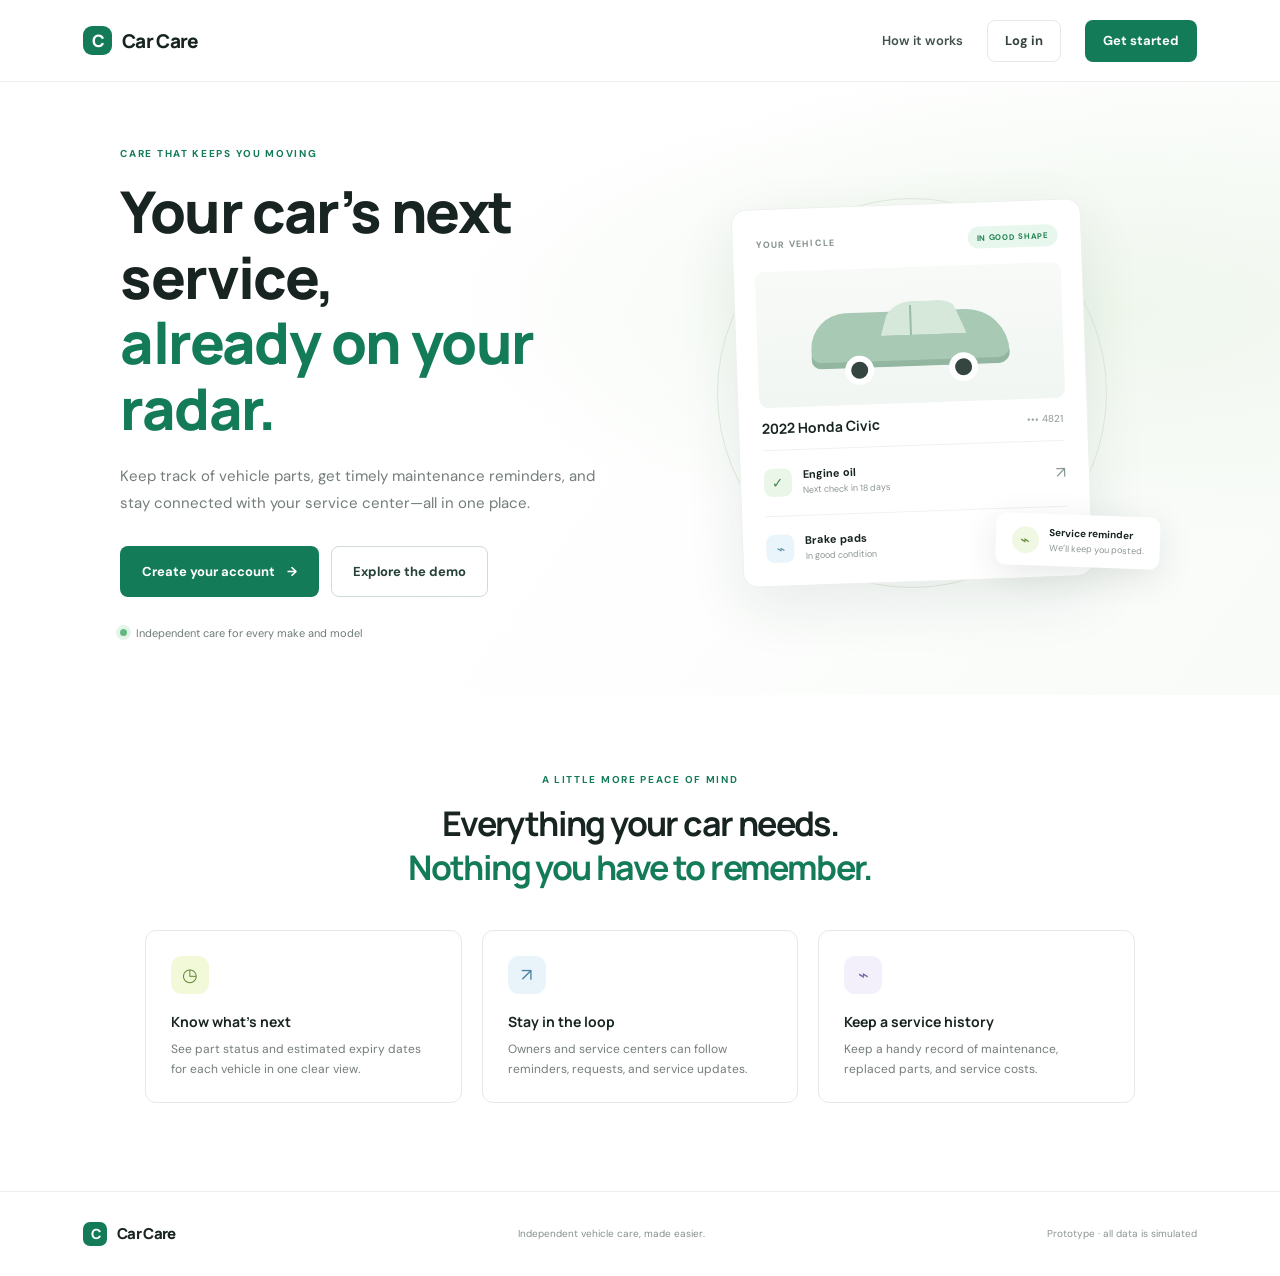
==== index.html @ 1d0cb113 "first commit" ====
<!doctype html>
<html lang="en">
<head>
  <meta charset="utf-8">
  <meta name="viewport" content="width=device-width, initial-scale=1">
  <meta name="description" content="Car Care helps owners and service centers keep vehicle maintenance on track.">
  <title>Car Care | Maintenance, made simpler</title>
  <link rel="stylesheet" href="css/styles.css">
</head>
<body>
  <header class="site-header">
    <a class="brand" href="index.html"><span class="brand-mark">C</span> Car Care</a>
    <nav class="header-actions" aria-label="Main navigation">
      <a class="text-link" href="#how-it-works">How it works</a>
      <a class="button button-quiet" href="login.html">Log in</a>
      <a class="button button-primary" href="register.html">Get started</a>
    </nav>
  </header>

  <main>
    <section class="hero">
      <div class="hero-copy">
        <p class="eyebrow">CARE THAT KEEPS YOU MOVING</p>
        <h1>Your car’s next service,<br><span>already on your radar.</span></h1>
        <p class="hero-description">Keep track of vehicle parts, get timely maintenance reminders, and stay connected with your service center—all in one place.</p>
        <div class="hero-actions">
          <a class="button button-primary button-large" href="register.html">Create your account <span aria-hidden="true">→</span></a>
          <a class="button button-outline button-large" href="login.html">Explore the demo</a>
        </div>
        <div class="hero-proof"><span class="status-dot"></span> Independent care for every make and model</div>
      </div>
      <div class="hero-visual" aria-label="Illustration of vehicle maintenance status">
        <div class="visual-orbit orbit-one"></div>
        <div class="visual-orbit orbit-two"></div>
        <div class="vehicle-card">
          <div class="vehicle-card-top"><span class="small-label">YOUR VEHICLE</span><span class="pill pill-green">IN GOOD SHAPE</span></div>
          <div class="car-illustration" aria-hidden="true"><span class="car-window"></span><span class="car-wheel wheel-left"></span><span class="car-wheel wheel-right"></span></div>
          <div class="vehicle-name">2022 Honda Civic <span>••• 4821</span></div>
          <div class="service-row"><span class="service-icon">✓</span><span><strong>Engine oil</strong><small>Next check in 18 days</small></span><span class="service-arrow">↗</span></div>
          <div class="service-row"><span class="service-icon service-icon-blue">⌁</span><span><strong>Brake pads</strong><small>In good condition</small></span><span class="service-arrow">↗</span></div>
        </div>
        <div class="floating-note"><span class="note-icon">⌁</span><span><strong>Service reminder</strong><small>We’ll keep you posted.</small></span></div>
      </div>
    </section>

    <section id="how-it-works" class="benefits section-wrap">
      <div class="section-heading"><p class="eyebrow">A LITTLE MORE PEACE OF MIND</p><h2>Everything your car needs.<br><span>Nothing you have to remember.</span></h2></div>
      <div class="benefit-grid">
        <article class="benefit-card"><div class="benefit-icon icon-lime">◷</div><h3>Know what’s next</h3><p>See part status and estimated expiry dates for each vehicle in one clear view.</p></article>
        <article class="benefit-card"><div class="benefit-icon icon-blue">↗</div><h3>Stay in the loop</h3><p>Owners and service centers can follow reminders, requests, and service updates.</p></article>
        <article class="benefit-card"><div class="benefit-icon icon-lilac">⌁</div><h3>Keep a service history</h3><p>Keep a handy record of maintenance, replaced parts, and service costs.</p></article>
      </div>
    </section>
  </main>
  <footer class="site-footer"><a class="brand" href="index.html"><span class="brand-mark">C</span> Car Care</a><span>Independent vehicle care, made easier.</span><span class="simulated-note">Prototype · all data is simulated</span></footer>
  <script src="js/data.js"></script>
  <script src="js/auth.js"></script>
  <script src="js/ui.js"></script>
</body>
</html>
---- css/styles.css ----
@import url('https://fonts.googleapis.com/css2?family=DM+Sans:wght@400;500;600;700&family=Manrope:wght@400;500;600;700;800&display=swap');

:root{--ink:#182421;--muted:#737d79;--line:#e5eae7;--paper:#fff;--wash:#f5f8f6;--green:#147b59;--green-dark:#11684c;--lime:#d5f66d;--blue:#dceefa;--shadow:0 20px 60px rgba(27,50,40,.09);font-family:'DM Sans',Arial,sans-serif;color:var(--ink);background:var(--paper);font-synthesis:none;text-rendering:optimizeLegibility}
*{box-sizing:border-box}
body{margin:0;min-width:320px}
a{color:inherit;text-decoration:none}
button,input,select{font:inherit}
button,a,select{ -webkit-tap-highlight-color:transparent}
.site-header,.portal-header{height:82px;display:flex;align-items:center;justify-content:space-between;padding:0 max(6.5vw,28px);border-bottom:1px solid #edf0ee;background:rgba(255,255,255,.94)}
.brand{display:inline-flex;align-items:center;gap:10px;font:800 19px Manrope,sans-serif;letter-spacing:-.7px}
.brand-mark{height:29px;width:29px;display:inline-grid;place-items:center;border-radius:9px;background:var(--green);color:white;font:800 17px Manrope,sans-serif}
.header-actions,.portal-header-right{display:flex;align-items:center;gap:24px}
.text-link{font-size:13px;font-weight:600;color:#40524b}.text-link:hover,.auth-foot a:hover{color:var(--green);text-decoration:underline}
.button{border:1px solid transparent;border-radius:8px;min-height:42px;padding:0 17px;display:inline-flex;align-items:center;justify-content:center;gap:12px;font-size:13px;font-weight:700;cursor:pointer;transition:background .18s,border-color .18s,transform .18s}
.button:hover{transform:translateY(-1px)}
.button-primary{background:var(--green);color:white}.button-primary:hover{background:var(--green-dark)}
.button-quiet{background:white;border-color:var(--line);color:#34433d}.button-outline{background:transparent;border-color:#cfdbd4;color:#264138}.button-outline:hover,.button-quiet:hover{background:var(--wash)}
.button-large{min-height:51px;padding:0 21px;font-size:13px}.button-full{width:100%;margin-top:17px}
.hero{min-height:585px;padding:65px max(9.4vw,40px) 55px;display:grid;grid-template-columns:1fr 1fr;align-items:center;gap:48px;background:radial-gradient(ellipse at 85% 37%,#eff7ed 0,rgba(241,247,241,0) 43%),linear-gradient(125deg,#fff 45%,#f8fbf8)}
.hero-copy{max-width:570px}.eyebrow{font-size:10px;line-height:1.4;letter-spacing:1.7px;color:var(--green);font-weight:700;margin:0 0 18px}
h1,h2,h3,p{margin-top:0}
h1,h2{font-family:Manrope,Arial,sans-serif;letter-spacing:-1.6px}
.hero h1{font-size:clamp(39px,4.5vw,61px);line-height:1.14;margin:0 0 21px;font-weight:800}.hero h1 span,.auth-aside h1 span,.section-heading h2 span{color:var(--green)}
.hero-description{font-size:15px;line-height:1.8;color:var(--muted);max-width:480px;margin-bottom:29px}
.hero-actions{display:flex;align-items:center;gap:12px;flex-wrap:wrap}.hero-proof,.aside-caption{display:flex;align-items:center;gap:9px;margin-top:29px;color:#6e7d75;font-size:11px}
.status-dot{width:7px;height:7px;display:inline-block;background:#62b980;border-radius:50%;box-shadow:0 0 0 4px #e5f4e9}
.hero-visual{height:425px;display:grid;place-items:center;position:relative}.visual-orbit{position:absolute;border:1px solid #e1ebdf;border-radius:50%;width:390px;height:390px}.orbit-two{width:310px;height:310px;border-style:dashed;border-color:#e4eee1}
.vehicle-card{position:relative;z-index:1;width:min(350px,88%);padding:24px 23px 16px;background:white;border:1px solid #edf1ed;border-radius:15px;box-shadow:var(--shadow);transform:rotate(-2deg)}
.vehicle-card-top{display:flex;justify-content:space-between;align-items:center}.small-label,.summary-label{font-size:9px;letter-spacing:1.2px;color:#849089;font-weight:700}
.pill{display:inline-flex;align-items:center;border-radius:30px;padding:6px 9px;font-size:8px;letter-spacing:.7px;font-weight:700;white-space:nowrap}
.pill-green{background:#e8f7ed;color:#238154}.pill-neutral{background:#f1f4f2;color:#68756e}.pill-lilac{background:#f0edff;color:#6c59a6}
.car-illustration{height:136px;position:relative;margin:16px -2px 11px;background:linear-gradient(180deg,#f8faf8,#f1f6f2);border-radius:9px;overflow:hidden}
.car-illustration:before{content:"";position:absolute;width:198px;height:55px;background:#a8c9b4;left:50%;top:44px;transform:translateX(-50%);border-radius:49px 61px 16px 13px;box-shadow:inset 0 -6px #92b6a0}
.car-illustration:after{content:"";position:absolute;width:86px;height:34px;background:#d5e8da;left:50%;top:34px;transform:translateX(-34%);border-radius:36px 32px 2px 2px;clip-path:polygon(12% 0,83% 0,100% 100%,0 100%)}
.car-window{position:absolute;z-index:2;width:2px;height:30px;background:#9bbca4;left:50%;top:38px}.car-wheel{position:absolute;z-index:3;width:29px;height:29px;border-radius:50%;background:#35453f;border:6px solid #fff;top:87px}.wheel-left{left:calc(50% - 66px)}.wheel-right{left:calc(50% + 38px)}
.vehicle-name{font:700 14px Manrope,sans-serif}.vehicle-name span{float:right;color:#9ba59f;font:500 10px 'DM Sans',sans-serif;padding-top:3px}
.service-row{height:54px;display:flex;align-items:center;gap:11px;border-top:1px solid #eff2f0;margin-top:12px;padding-top:10px}.service-icon{width:28px;height:28px;border-radius:8px;background:#e9f6e8;color:#498653;display:grid;place-items:center;font-size:14px}.service-icon-blue{background:#eaf4fb;color:#5888a7}
.service-row strong,.service-row small,.floating-note strong,.floating-note small{display:block}.service-row strong{font-size:11px}.service-row small,.floating-note small{font-size:9px;color:#8c9690;margin-top:3px}.service-arrow{margin-left:auto;color:#87968c}
.floating-note{display:flex;gap:10px;align-items:center;position:absolute;right:0;bottom:39px;z-index:2;background:white;border-radius:10px;padding:12px 16px;box-shadow:0 9px 35px rgba(27,50,40,.11);transform:rotate(2deg)}.floating-note strong{font-size:10px}.note-icon{width:27px;height:27px;border-radius:50%;display:grid;place-items:center;background:#f0f8e4;color:#638b3b}
.section-wrap{max-width:1050px;margin:auto;padding:78px 30px 88px}.section-heading{text-align:center}.section-heading .eyebrow{margin-bottom:14px}.section-heading h2{font-size:34px;line-height:1.3;margin-bottom:41px}.benefit-grid{display:grid;grid-template-columns:repeat(3,1fr);gap:20px}.benefit-card{border:1px solid var(--line);border-radius:11px;padding:25px 25px 22px;background:#fff}.benefit-icon{height:38px;width:38px;display:grid;place-items:center;border-radius:11px;font-size:18px;margin-bottom:18px}.icon-lime{background:#f1f9d9;color:#668532}.icon-blue{background:#e9f4fa;color:#4d83a2}.icon-lilac{background:#f3effb;color:#7c69a6}.benefit-card h3{font:700 14px Manrope,sans-serif;margin-bottom:8px}.benefit-card p{font-size:12px;line-height:1.7;color:var(--muted);margin-bottom:0}
.site-footer{min-height:85px;padding:20px max(6.5vw,28px);border-top:1px solid #edf0ee;display:flex;align-items:center;justify-content:space-between;color:#849089;font-size:10px}.site-footer .brand{color:var(--ink);font-size:15px}.site-footer .brand-mark{height:24px;width:24px;font-size:14px;border-radius:7px}.simulated-note{color:#8b958f}
.auth-page{background:#f7faf7;min-height:100vh}.auth-page .site-header{background:white}.auth-layout{max-width:1010px;margin:52px auto 70px;padding:0 30px;display:grid;grid-template-columns:1fr 450px;gap:76px;align-items:center}
.auth-aside{padding:15px 0}.auth-aside h1{font-size:46px;line-height:1.2;margin-bottom:19px}.auth-aside>p:not(.eyebrow){max-width:390px;font-size:14px;line-height:1.8;color:var(--muted)}.aside-caption{margin-top:35px}
.auth-card{background:white;padding:35px 38px;border:1px solid #e9eeea;border-radius:13px;box-shadow:0 14px 45px rgba(29,57,42,.07)}.auth-card-heading .eyebrow{margin-bottom:9px}.auth-card h2{font-size:27px;margin:0 0 6px}.auth-card-heading>p:last-child{font-size:12px;color:var(--muted);margin-bottom:25px}
form label{display:block;font-size:11px;font-weight:700;margin:15px 0 7px}input,select{height:43px;width:100%;border:1px solid #dfe6e1;border-radius:7px;padding:0 12px;background:white;color:var(--ink);font-size:12px;outline:none}input:focus,select:focus{border-color:#64a587;box-shadow:0 0 0 3px #eaf5ef}input::placeholder{color:#aab3ad}.field-hint{font-size:10px;color:#89938d;font-weight:400;margin-left:5px}
.auth-foot{border-top:1px solid #edf0ee;margin-top:22px;padding-top:17px;text-align:center;font-size:11px;color:#758079}.auth-foot a{font-weight:700;color:var(--green);margin-left:3px}.demo-details{margin-top:19px;color:#7e8982;font-size:10px}.demo-details summary{cursor:pointer;text-align:center}.demo-details p{line-height:1.8;text-align:center;margin:10px 0 0}.privacy-note{font-size:9px;line-height:1.5;color:#929c96;text-align:center;margin:15px 0 0}.form-message{font-size:11px;color:#b63f38;min-height:12px;margin-top:10px}.form-message.success{color:var(--green)}
.hidden{display:none!important}
.portal-page{background:#f7f9f7;min-height:100vh}.portal-header{height:70px;padding:0 34px;background:white;position:sticky;top:0;z-index:10}.portal-header-right{gap:14px}.portal-header .button{min-height:36px}.user-greeting{font-size:11px;color:#67736c}
.portal-layout{display:flex;min-height:calc(100vh - 70px)}.sidebar{width:220px;flex:0 0 220px;padding:29px 17px 18px;background:white;border-right:1px solid #e9eeea;display:flex;flex-direction:column}.side-label{font-size:9px;letter-spacing:1.3px;color:#9aa49e;font-weight:700;padding:0 12px;margin-bottom:18px}.side-link{display:flex;align-items:center;gap:12px;padding:11px 12px;border-radius:7px;color:#718078;font-size:13px;margin:2px 0}.side-link span{font-size:11px;font-weight:600}.side-link:hover,.side-link.active{background:#edf6f0;color:var(--green)}.sidebar-bottom{margin-top:auto;border-top:1px solid #edf0ee;padding:16px 10px 0;display:flex;align-items:center;gap:9px;font-size:10px;color:#89948d}
.portal-main{max-width:1260px;width:100%;padding:40px 5.2vw 60px;margin:0 auto}.page-heading{display:flex;justify-content:space-between;align-items:center;margin-bottom:27px}.page-heading .eyebrow{margin-bottom:8px}.page-heading h1{font-size:30px;margin:0 0 5px}.heading-period{color:var(--green)}.page-heading p:not(.eyebrow){font-size:12px;color:#7f8983;margin-bottom:0}
.summary-grid{display:grid;grid-template-columns:repeat(3,1fr);gap:14px;margin-bottom:18px}.summary-card,.panel{background:white;border:1px solid #e7ece8;border-radius:9px}.summary-card{padding:17px 18px;min-height:104px}.summary-card .summary-label{display:block;margin-bottom:11px}.summary-card strong{font:700 20px Manrope,sans-serif;display:block;white-space:nowrap;overflow:hidden;text-overflow:ellipsis}.summary-card small{display:block;color:#87918b;font-size:10px;margin-top:5px}
.panel{margin-top:16px;overflow:hidden}.panel-heading{padding:18px 20px;display:flex;align-items:center;justify-content:space-between;gap:12px;border-bottom:1px solid #edf0ee}.panel-heading h2{font-size:15px;letter-spacing:-.3px;margin:0 0 4px}.panel-heading p{font-size:10px;color:#89938d;margin:0}.panel-heading .text-link{font-size:10px}
.table-wrap{overflow-x:auto}table{border-collapse:collapse;width:100%;text-align:left}th{background:#fbfcfb;color:#929c96;font-size:9px;letter-spacing:.65px;font-weight:700;padding:11px 20px}td{padding:13px 20px;border-top:1px solid #f0f2f0;font-size:11px;color:#45534c}td strong{font-weight:700;color:#293832}.table-status{display:inline-block;padding:5px 8px;border-radius:30px;background:#eff7e9;color:#628343;font-size:9px;font-weight:700}.table-status.due{background:#fff2e5;color:#b37b35}.table-status.expired{background:#fff0ef;color:#b75b51}
.history-list{padding:0 20px}.history-item{display:flex;align-items:center;gap:13px;padding:14px 0;border-bottom:1px solid #f0f2f0}.history-item:last-child{border-bottom:0}.history-icon{height:32px;width:32px;border-radius:8px;background:#edf6f0;display:grid;place-items:center;color:var(--green)}.history-copy{flex:1}.history-copy strong,.history-copy small{display:block}.history-copy strong{font-size:11px}.history-copy small{font-size:10px;color:#8b958f;margin-top:4px}.history-cost{font-size:11px;font-weight:700}
.inventory-grid{padding:16px 20px;display:grid;grid-template-columns:repeat(3,1fr);gap:12px}.inventory-item{border:1px solid #edf0ee;border-radius:7px;padding:13px}.inventory-item strong{display:block;font-size:11px}.inventory-item small{display:block;color:#859089;font-size:10px;margin-top:5px}.model-chips{padding:18px 20px;display:flex;gap:8px;flex-wrap:wrap}.model-chip{background:#f4f7f4;border:1px solid #e7ece8;color:#536158;border-radius:30px;padding:8px 11px;font-size:10px}
.empty-state{padding:27px 20px;color:#87918b;font-size:11px}.prototype-note{margin-top:18px;padding:12px 14px;border-radius:7px;background:#f0f5f1;color:#728078;font-size:10px;line-height:1.6}
.placeholder-page{max-width:760px;margin:100px auto;padding:20px 30px}.placeholder-page h1{font-size:36px}.placeholder-page p:not(.eyebrow){max-width:580px;color:var(--muted);font-size:14px;line-height:1.7;margin-bottom:24px}
.toast-region{position:fixed;right:22px;bottom:22px;z-index:100;display:flex;flex-direction:column;gap:8px}.toast{background:#23352d;color:white;padding:12px 16px;border-radius:8px;box-shadow:0 8px 28px #18242133;font-size:12px;max-width:320px;animation:toast-in .2s ease-out}.toast.error{background:#9c3e38}.toast.success{background:var(--green)}@keyframes toast-in{from{opacity:0;transform:translateY(8px)}to{opacity:1;transform:translateY(0)}}
@media(max-width:800px){.hero{grid-template-columns:1fr;padding-top:55px;gap:15px}.hero-copy{margin:auto}.hero-visual{height:390px}.floating-note{right:5%}.auth-layout{grid-template-columns:1fr;max-width:560px;gap:23px;margin-top:35px}.auth-aside{text-align:center}.auth-aside>p:not(.eyebrow){margin-left:auto;margin-right:auto}.aside-caption{justify-content:center;margin-top:18px}.sidebar{width:66px;flex-basis:66px;padding:22px 8px}.side-label{font-size:0;padding:0}.side-link{justify-content:center;padding:12px 8px}.side-link span,.sidebar-bottom>span:last-child{display:none}.sidebar-bottom{justify-content:center;padding-left:0;padding-right:0}.portal-main{padding:30px 22px 45px}.portal-header{padding:0 18px}}
@media(max-width:560px){.site-header{height:68px;padding:0 19px}.header-actions{gap:9px}.header-actions .text-link{display:none}.header-actions .button{padding:0 11px;min-height:37px;font-size:11px}.hero{padding:45px 22px 30px}.hero h1{font-size:40px}.hero-description{font-size:13px}.hero-visual{height:345px}.visual-orbit{width:315px;height:315px}.orbit-two{width:255px;height:255px}.vehicle-card{width:310px;padding:19px}.floating-note{right:-3px;bottom:10px}.section-wrap{padding:58px 20px}.section-heading h2{font-size:27px}.benefit-grid{grid-template-columns:1fr}.benefit-card{padding:19px}.site-footer{flex-wrap:wrap;gap:11px}.site-footer>span:nth-child(2){display:none}.auth-layout{padding:0 17px}.auth-aside h1{font-size:36px}.auth-aside>p:not(.eyebrow){font-size:12px}.auth-card{padding:27px 23px}.portal-header{height:62px}.portal-header .brand{font-size:16px}.portal-header-right{gap:7px}.user-greeting{display:none}.portal-header-right>.pill{font-size:7px}.portal-header-right .button{padding:0 10px;font-size:10px}.portal-layout{min-height:calc(100vh - 62px)}.sidebar{width:48px;flex-basis:48px;padding:20px 5px}.side-link{font-size:12px}.portal-main{padding:24px 13px 38px}.page-heading{align-items:flex-start;gap:10px}.page-heading h1{font-size:24px}.page-heading>button{font-size:10px;padding:0 9px;min-height:36px;white-space:nowrap}.page-heading p:not(.eyebrow){font-size:10px}.summary-grid{gap:7px}.summary-card{padding:12px 9px;min-height:90px}.summary-card .summary-label{font-size:7px;letter-spacing:.6px}.summary-card strong{font-size:14px}.summary-card small{font-size:8px}.panel-heading{padding:14px}.panel-heading h2{font-size:13px}.panel-heading p{font-size:9px}.panel-heading>.pill{font-size:7px;padding:5px 6px}th,td{padding:11px 12px;white-space:nowrap}.inventory-grid{grid-template-columns:1fr;padding:12px}.placeholder-page{margin:70px auto}}
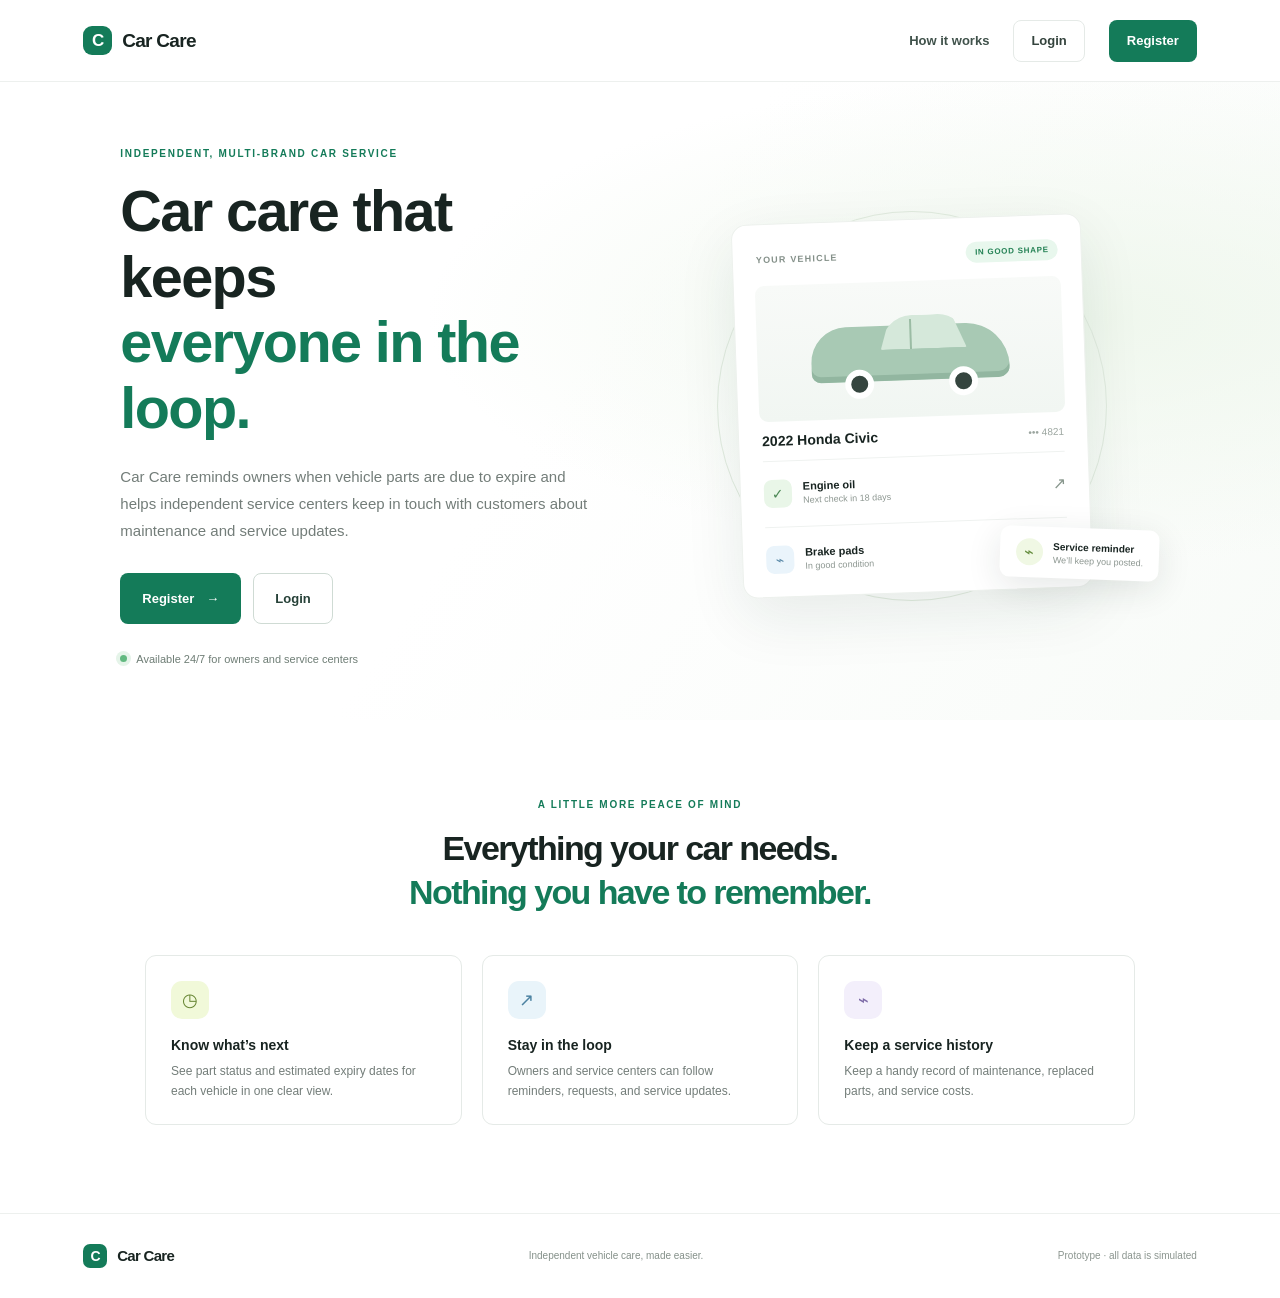
==== commit dcf3d2f3: "Prompt 3: index.html landing page" ====
--- a/index.html
+++ b/index.html
@@ -3,7 +3,7 @@
 <head>
   <meta charset="utf-8">
   <meta name="viewport" content="width=device-width, initial-scale=1">
-  <meta name="description" content="Car Care helps owners and service centers keep vehicle maintenance on track.">
+  <meta name="description" content="Car Care is an independent, multi-brand car service app that reminds owners when parts are due and helps service centers stay connected. Available 24/7.">
   <title>Car Care | Maintenance, made simpler</title>
   <link rel="stylesheet" href="css/styles.css">
 </head>
@@ -12,22 +12,22 @@
     <a class="brand" href="index.html"><span class="brand-mark">C</span> Car Care</a>
     <nav class="header-actions" aria-label="Main navigation">
       <a class="text-link" href="#how-it-works">How it works</a>
-      <a class="button button-quiet" href="login.html">Log in</a>
-      <a class="button button-primary" href="register.html">Get started</a>
+      <a class="button button-quiet" href="login.html">Login</a>
+      <a class="button button-primary" href="register.html">Register</a>
     </nav>
   </header>
 
   <main>
     <section class="hero">
       <div class="hero-copy">
-        <p class="eyebrow">CARE THAT KEEPS YOU MOVING</p>
-        <h1>Your car’s next service,<br><span>already on your radar.</span></h1>
-        <p class="hero-description">Keep track of vehicle parts, get timely maintenance reminders, and stay connected with your service center—all in one place.</p>
+        <p class="eyebrow">INDEPENDENT, MULTI-BRAND CAR SERVICE</p>
+        <h1>Car care that keeps<br><span>everyone in the loop.</span></h1>
+        <p class="hero-description">Car Care reminds owners when vehicle parts are due to expire and helps independent service centers keep in touch with customers about maintenance and service updates.</p>
         <div class="hero-actions">
-          <a class="button button-primary button-large" href="register.html">Create your account <span aria-hidden="true">→</span></a>
-          <a class="button button-outline button-large" href="login.html">Explore the demo</a>
+          <a class="button button-primary button-large" href="register.html">Register <span aria-hidden="true">→</span></a>
+          <a class="button button-outline button-large" href="login.html">Login</a>
         </div>
-        <div class="hero-proof"><span class="status-dot"></span> Independent care for every make and model</div>
+        <div class="hero-proof"><span class="status-dot"></span> Available 24/7 for owners and service centers</div>
       </div>
       <div class="hero-visual" aria-label="Illustration of vehicle maintenance status">
         <div class="visual-orbit orbit-one"></div>
--- a/css/styles.css
+++ b/css/styles.css
@@ -1,14 +1,12 @@
-@import url('https://fonts.googleapis.com/css2?family=DM+Sans:wght@400;500;600;700&family=Manrope:wght@400;500;600;700;800&display=swap');
-
-:root{--ink:#182421;--muted:#737d79;--line:#e5eae7;--paper:#fff;--wash:#f5f8f6;--green:#147b59;--green-dark:#11684c;--lime:#d5f66d;--blue:#dceefa;--shadow:0 20px 60px rgba(27,50,40,.09);font-family:'DM Sans',Arial,sans-serif;color:var(--ink);background:var(--paper);font-synthesis:none;text-rendering:optimizeLegibility}
+:root{--ink:#182421;--muted:#737d79;--line:#e5eae7;--paper:#fff;--wash:#f5f8f6;--green:#147b59;--green-dark:#11684c;--lime:#d5f66d;--blue:#dceefa;--shadow:0 20px 60px rgba(27,50,40,.09);font-family:Arial,sans-serif;color:var(--ink);background:var(--paper);font-synthesis:none;text-rendering:optimizeLegibility}
 *{box-sizing:border-box}
 body{margin:0;min-width:320px}
 a{color:inherit;text-decoration:none}
 button,input,select{font:inherit}
 button,a,select{ -webkit-tap-highlight-color:transparent}
 .site-header,.portal-header{height:82px;display:flex;align-items:center;justify-content:space-between;padding:0 max(6.5vw,28px);border-bottom:1px solid #edf0ee;background:rgba(255,255,255,.94)}
-.brand{display:inline-flex;align-items:center;gap:10px;font:800 19px Manrope,sans-serif;letter-spacing:-.7px}
-.brand-mark{height:29px;width:29px;display:inline-grid;place-items:center;border-radius:9px;background:var(--green);color:white;font:800 17px Manrope,sans-serif}
+.brand{display:inline-flex;align-items:center;gap:10px;font:800 19px Arial,sans-serif;letter-spacing:-.7px}
+.brand-mark{height:29px;width:29px;display:inline-grid;place-items:center;border-radius:9px;background:var(--green);color:white;font:800 17px Arial,sans-serif}
 .header-actions,.portal-header-right{display:flex;align-items:center;gap:24px}
 .text-link{font-size:13px;font-weight:600;color:#40524b}.text-link:hover,.auth-foot a:hover{color:var(--green);text-decoration:underline}
 .button{border:1px solid transparent;border-radius:8px;min-height:42px;padding:0 17px;display:inline-flex;align-items:center;justify-content:center;gap:12px;font-size:13px;font-weight:700;cursor:pointer;transition:background .18s,border-color .18s,transform .18s}
@@ -19,7 +17,7 @@
 .hero{min-height:585px;padding:65px max(9.4vw,40px) 55px;display:grid;grid-template-columns:1fr 1fr;align-items:center;gap:48px;background:radial-gradient(ellipse at 85% 37%,#eff7ed 0,rgba(241,247,241,0) 43%),linear-gradient(125deg,#fff 45%,#f8fbf8)}
 .hero-copy{max-width:570px}.eyebrow{font-size:10px;line-height:1.4;letter-spacing:1.7px;color:var(--green);font-weight:700;margin:0 0 18px}
 h1,h2,h3,p{margin-top:0}
-h1,h2{font-family:Manrope,Arial,sans-serif;letter-spacing:-1.6px}
+h1,h2{font-family:Arial,sans-serif;letter-spacing:-1.6px}
 .hero h1{font-size:clamp(39px,4.5vw,61px);line-height:1.14;margin:0 0 21px;font-weight:800}.hero h1 span,.auth-aside h1 span,.section-heading h2 span{color:var(--green)}
 .hero-description{font-size:15px;line-height:1.8;color:var(--muted);max-width:480px;margin-bottom:29px}
 .hero-actions{display:flex;align-items:center;gap:12px;flex-wrap:wrap}.hero-proof,.aside-caption{display:flex;align-items:center;gap:9px;margin-top:29px;color:#6e7d75;font-size:11px}
@@ -33,11 +31,11 @@
 .car-illustration:before{content:"";position:absolute;width:198px;height:55px;background:#a8c9b4;left:50%;top:44px;transform:translateX(-50%);border-radius:49px 61px 16px 13px;box-shadow:inset 0 -6px #92b6a0}
 .car-illustration:after{content:"";position:absolute;width:86px;height:34px;background:#d5e8da;left:50%;top:34px;transform:translateX(-34%);border-radius:36px 32px 2px 2px;clip-path:polygon(12% 0,83% 0,100% 100%,0 100%)}
 .car-window{position:absolute;z-index:2;width:2px;height:30px;background:#9bbca4;left:50%;top:38px}.car-wheel{position:absolute;z-index:3;width:29px;height:29px;border-radius:50%;background:#35453f;border:6px solid #fff;top:87px}.wheel-left{left:calc(50% - 66px)}.wheel-right{left:calc(50% + 38px)}
-.vehicle-name{font:700 14px Manrope,sans-serif}.vehicle-name span{float:right;color:#9ba59f;font:500 10px 'DM Sans',sans-serif;padding-top:3px}
+.vehicle-name{font:700 14px Arial,sans-serif}.vehicle-name span{float:right;color:#9ba59f;font:500 10px Arial,sans-serif;padding-top:3px}
 .service-row{height:54px;display:flex;align-items:center;gap:11px;border-top:1px solid #eff2f0;margin-top:12px;padding-top:10px}.service-icon{width:28px;height:28px;border-radius:8px;background:#e9f6e8;color:#498653;display:grid;place-items:center;font-size:14px}.service-icon-blue{background:#eaf4fb;color:#5888a7}
 .service-row strong,.service-row small,.floating-note strong,.floating-note small{display:block}.service-row strong{font-size:11px}.service-row small,.floating-note small{font-size:9px;color:#8c9690;margin-top:3px}.service-arrow{margin-left:auto;color:#87968c}
 .floating-note{display:flex;gap:10px;align-items:center;position:absolute;right:0;bottom:39px;z-index:2;background:white;border-radius:10px;padding:12px 16px;box-shadow:0 9px 35px rgba(27,50,40,.11);transform:rotate(2deg)}.floating-note strong{font-size:10px}.note-icon{width:27px;height:27px;border-radius:50%;display:grid;place-items:center;background:#f0f8e4;color:#638b3b}
-.section-wrap{max-width:1050px;margin:auto;padding:78px 30px 88px}.section-heading{text-align:center}.section-heading .eyebrow{margin-bottom:14px}.section-heading h2{font-size:34px;line-height:1.3;margin-bottom:41px}.benefit-grid{display:grid;grid-template-columns:repeat(3,1fr);gap:20px}.benefit-card{border:1px solid var(--line);border-radius:11px;padding:25px 25px 22px;background:#fff}.benefit-icon{height:38px;width:38px;display:grid;place-items:center;border-radius:11px;font-size:18px;margin-bottom:18px}.icon-lime{background:#f1f9d9;color:#668532}.icon-blue{background:#e9f4fa;color:#4d83a2}.icon-lilac{background:#f3effb;color:#7c69a6}.benefit-card h3{font:700 14px Manrope,sans-serif;margin-bottom:8px}.benefit-card p{font-size:12px;line-height:1.7;color:var(--muted);margin-bottom:0}
+.section-wrap{max-width:1050px;margin:auto;padding:78px 30px 88px}.section-heading{text-align:center}.section-heading .eyebrow{margin-bottom:14px}.section-heading h2{font-size:34px;line-height:1.3;margin-bottom:41px}.benefit-grid{display:grid;grid-template-columns:repeat(3,1fr);gap:20px}.benefit-card{border:1px solid var(--line);border-radius:11px;padding:25px 25px 22px;background:#fff}.benefit-icon{height:38px;width:38px;display:grid;place-items:center;border-radius:11px;font-size:18px;margin-bottom:18px}.icon-lime{background:#f1f9d9;color:#668532}.icon-blue{background:#e9f4fa;color:#4d83a2}.icon-lilac{background:#f3effb;color:#7c69a6}.benefit-card h3{font:700 14px Arial,sans-serif;margin-bottom:8px}.benefit-card p{font-size:12px;line-height:1.7;color:var(--muted);margin-bottom:0}
 .site-footer{min-height:85px;padding:20px max(6.5vw,28px);border-top:1px solid #edf0ee;display:flex;align-items:center;justify-content:space-between;color:#849089;font-size:10px}.site-footer .brand{color:var(--ink);font-size:15px}.site-footer .brand-mark{height:24px;width:24px;font-size:14px;border-radius:7px}.simulated-note{color:#8b958f}
 .auth-page{background:#f7faf7;min-height:100vh}.auth-page .site-header{background:white}.auth-layout{max-width:1010px;margin:52px auto 70px;padding:0 30px;display:grid;grid-template-columns:1fr 450px;gap:76px;align-items:center}
 .auth-aside{padding:15px 0}.auth-aside h1{font-size:46px;line-height:1.2;margin-bottom:19px}.auth-aside>p:not(.eyebrow){max-width:390px;font-size:14px;line-height:1.8;color:var(--muted)}.aside-caption{margin-top:35px}
@@ -48,11 +46,12 @@
 .portal-page{background:#f7f9f7;min-height:100vh}.portal-header{height:70px;padding:0 34px;background:white;position:sticky;top:0;z-index:10}.portal-header-right{gap:14px}.portal-header .button{min-height:36px}.user-greeting{font-size:11px;color:#67736c}
 .portal-layout{display:flex;min-height:calc(100vh - 70px)}.sidebar{width:220px;flex:0 0 220px;padding:29px 17px 18px;background:white;border-right:1px solid #e9eeea;display:flex;flex-direction:column}.side-label{font-size:9px;letter-spacing:1.3px;color:#9aa49e;font-weight:700;padding:0 12px;margin-bottom:18px}.side-link{display:flex;align-items:center;gap:12px;padding:11px 12px;border-radius:7px;color:#718078;font-size:13px;margin:2px 0}.side-link span{font-size:11px;font-weight:600}.side-link:hover,.side-link.active{background:#edf6f0;color:var(--green)}.sidebar-bottom{margin-top:auto;border-top:1px solid #edf0ee;padding:16px 10px 0;display:flex;align-items:center;gap:9px;font-size:10px;color:#89948d}
 .portal-main{max-width:1260px;width:100%;padding:40px 5.2vw 60px;margin:0 auto}.page-heading{display:flex;justify-content:space-between;align-items:center;margin-bottom:27px}.page-heading .eyebrow{margin-bottom:8px}.page-heading h1{font-size:30px;margin:0 0 5px}.heading-period{color:var(--green)}.page-heading p:not(.eyebrow){font-size:12px;color:#7f8983;margin-bottom:0}
-.summary-grid{display:grid;grid-template-columns:repeat(3,1fr);gap:14px;margin-bottom:18px}.summary-card,.panel{background:white;border:1px solid #e7ece8;border-radius:9px}.summary-card{padding:17px 18px;min-height:104px}.summary-card .summary-label{display:block;margin-bottom:11px}.summary-card strong{font:700 20px Manrope,sans-serif;display:block;white-space:nowrap;overflow:hidden;text-overflow:ellipsis}.summary-card small{display:block;color:#87918b;font-size:10px;margin-top:5px}
+.summary-grid{display:grid;grid-template-columns:repeat(3,1fr);gap:14px;margin-bottom:18px}.summary-card,.panel{background:white;border:1px solid #e7ece8;border-radius:9px}.summary-card{padding:17px 18px;min-height:104px}.summary-card .summary-label{display:block;margin-bottom:11px}.summary-card strong{font:700 20px Arial,sans-serif;display:block;white-space:nowrap;overflow:hidden;text-overflow:ellipsis}.summary-card small{display:block;color:#87918b;font-size:10px;margin-top:5px}
 .panel{margin-top:16px;overflow:hidden}.panel-heading{padding:18px 20px;display:flex;align-items:center;justify-content:space-between;gap:12px;border-bottom:1px solid #edf0ee}.panel-heading h2{font-size:15px;letter-spacing:-.3px;margin:0 0 4px}.panel-heading p{font-size:10px;color:#89938d;margin:0}.panel-heading .text-link{font-size:10px}
 .table-wrap{overflow-x:auto}table{border-collapse:collapse;width:100%;text-align:left}th{background:#fbfcfb;color:#929c96;font-size:9px;letter-spacing:.65px;font-weight:700;padding:11px 20px}td{padding:13px 20px;border-top:1px solid #f0f2f0;font-size:11px;color:#45534c}td strong{font-weight:700;color:#293832}.table-status{display:inline-block;padding:5px 8px;border-radius:30px;background:#eff7e9;color:#628343;font-size:9px;font-weight:700}.table-status.due{background:#fff2e5;color:#b37b35}.table-status.expired{background:#fff0ef;color:#b75b51}
 .history-list{padding:0 20px}.history-item{display:flex;align-items:center;gap:13px;padding:14px 0;border-bottom:1px solid #f0f2f0}.history-item:last-child{border-bottom:0}.history-icon{height:32px;width:32px;border-radius:8px;background:#edf6f0;display:grid;place-items:center;color:var(--green)}.history-copy{flex:1}.history-copy strong,.history-copy small{display:block}.history-copy strong{font-size:11px}.history-copy small{font-size:10px;color:#8b958f;margin-top:4px}.history-cost{font-size:11px;font-weight:700}
 .inventory-grid{padding:16px 20px;display:grid;grid-template-columns:repeat(3,1fr);gap:12px}.inventory-item{border:1px solid #edf0ee;border-radius:7px;padding:13px}.inventory-item strong{display:block;font-size:11px}.inventory-item small{display:block;color:#859089;font-size:10px;margin-top:5px}.model-chips{padding:18px 20px;display:flex;gap:8px;flex-wrap:wrap}.model-chip{background:#f4f7f4;border:1px solid #e7ece8;color:#536158;border-radius:30px;padding:8px 11px;font-size:10px}
+.table-subtext{display:block;color:#89938d;font-size:9px;margin-top:4px}.admin-heading-actions{display:flex;align-items:center;gap:9px}
 .empty-state{padding:27px 20px;color:#87918b;font-size:11px}.prototype-note{margin-top:18px;padding:12px 14px;border-radius:7px;background:#f0f5f1;color:#728078;font-size:10px;line-height:1.6}
 .placeholder-page{max-width:760px;margin:100px auto;padding:20px 30px}.placeholder-page h1{font-size:36px}.placeholder-page p:not(.eyebrow){max-width:580px;color:var(--muted);font-size:14px;line-height:1.7;margin-bottom:24px}
 .toast-region{position:fixed;right:22px;bottom:22px;z-index:100;display:flex;flex-direction:column;gap:8px}.toast{background:#23352d;color:white;padding:12px 16px;border-radius:8px;box-shadow:0 8px 28px #18242133;font-size:12px;max-width:320px;animation:toast-in .2s ease-out}.toast.error{background:#9c3e38}.toast.success{background:var(--green)}@keyframes toast-in{from{opacity:0;transform:translateY(8px)}to{opacity:1;transform:translateY(0)}}
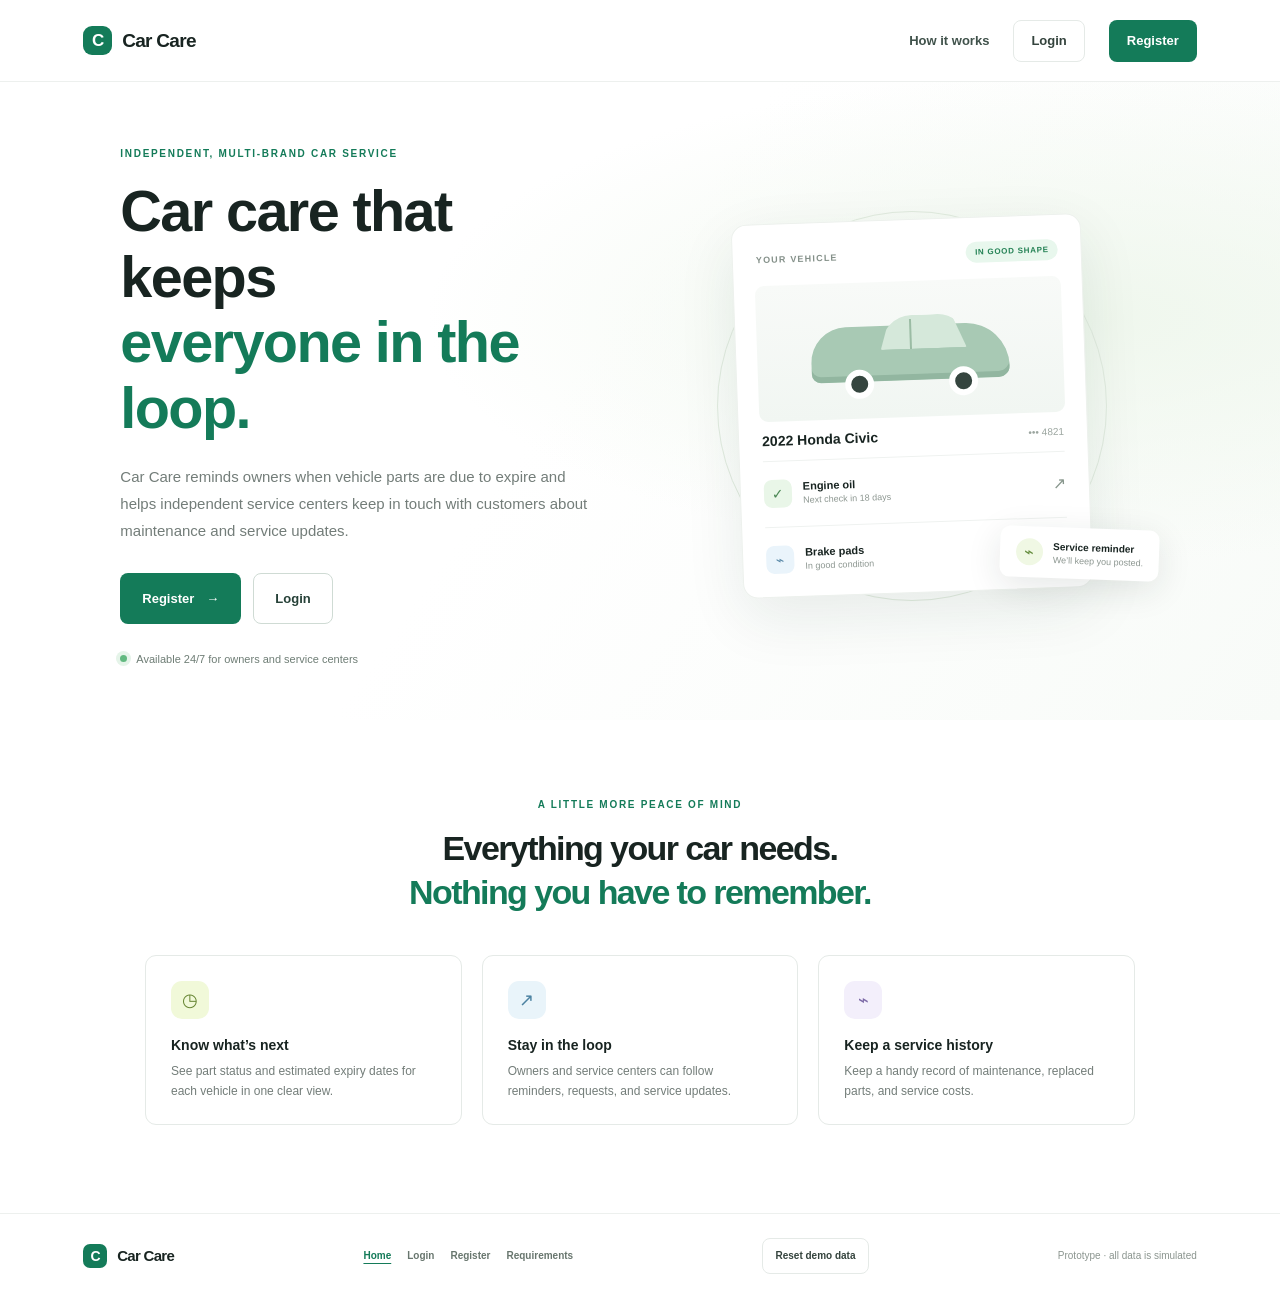
==== commit 76fba609: "Prompt 12: Requirements traceability page and demo polish" ====
--- a/index.html
+++ b/index.html
@@ -52,7 +52,7 @@
       </div>
     </section>
   </main>
-  <footer class="site-footer"><a class="brand" href="index.html"><span class="brand-mark">C</span> Car Care</a><span>Independent vehicle care, made easier.</span><span class="simulated-note">Prototype · all data is simulated</span></footer>
+  <footer class="site-footer"><a class="brand" href="index.html"><span class="brand-mark">C</span> Car Care</a><nav class="site-footer-links" aria-label="Site pages"><a href="index.html" aria-current="page">Home</a><a href="login.html">Login</a><a href="register.html">Register</a><a href="requirements.html">Requirements</a></nav><button class="button button-quiet" type="button" data-reset-demo>Reset demo data</button><span class="simulated-note">Prototype · all data is simulated</span></footer>
   <script src="js/data.js"></script>
   <script src="js/auth.js"></script>
   <script src="js/ui.js"></script>
--- a/css/styles.css
+++ b/css/styles.css
@@ -1,6 +1,6 @@
 :root{--ink:#182421;--muted:#737d79;--line:#e5eae7;--paper:#fff;--wash:#f5f8f6;--green:#147b59;--green-dark:#11684c;--lime:#d5f66d;--blue:#dceefa;--shadow:0 20px 60px rgba(27,50,40,.09);font-family:Arial,sans-serif;color:var(--ink);background:var(--paper);font-synthesis:none;text-rendering:optimizeLegibility}
 *{box-sizing:border-box}
-body{margin:0;min-width:320px}
+body{margin:0;min-width:0}
 a{color:inherit;text-decoration:none}
 button,input,select{font:inherit}
 button,a,select{ -webkit-tap-highlight-color:transparent}
@@ -48,12 +48,268 @@
 .portal-main{max-width:1260px;width:100%;padding:40px 5.2vw 60px;margin:0 auto}.page-heading{display:flex;justify-content:space-between;align-items:center;margin-bottom:27px}.page-heading .eyebrow{margin-bottom:8px}.page-heading h1{font-size:30px;margin:0 0 5px}.heading-period{color:var(--green)}.page-heading p:not(.eyebrow){font-size:12px;color:#7f8983;margin-bottom:0}
 .summary-grid{display:grid;grid-template-columns:repeat(3,1fr);gap:14px;margin-bottom:18px}.summary-card,.panel{background:white;border:1px solid #e7ece8;border-radius:9px}.summary-card{padding:17px 18px;min-height:104px}.summary-card .summary-label{display:block;margin-bottom:11px}.summary-card strong{font:700 20px Arial,sans-serif;display:block;white-space:nowrap;overflow:hidden;text-overflow:ellipsis}.summary-card small{display:block;color:#87918b;font-size:10px;margin-top:5px}
 .panel{margin-top:16px;overflow:hidden}.panel-heading{padding:18px 20px;display:flex;align-items:center;justify-content:space-between;gap:12px;border-bottom:1px solid #edf0ee}.panel-heading h2{font-size:15px;letter-spacing:-.3px;margin:0 0 4px}.panel-heading p{font-size:10px;color:#89938d;margin:0}.panel-heading .text-link{font-size:10px}
-.table-wrap{overflow-x:auto}table{border-collapse:collapse;width:100%;text-align:left}th{background:#fbfcfb;color:#929c96;font-size:9px;letter-spacing:.65px;font-weight:700;padding:11px 20px}td{padding:13px 20px;border-top:1px solid #f0f2f0;font-size:11px;color:#45534c}td strong{font-weight:700;color:#293832}.table-status{display:inline-block;padding:5px 8px;border-radius:30px;background:#eff7e9;color:#628343;font-size:9px;font-weight:700}.table-status.due{background:#fff2e5;color:#b37b35}.table-status.expired{background:#fff0ef;color:#b75b51}
+.table-wrap{overflow-x:auto}table{border-collapse:collapse;width:100%;text-align:left}th{background:#fbfcfb;color:#929c96;font-size:9px;letter-spacing:.65px;font-weight:700;padding:11px 20px}td{padding:13px 20px;border-top:1px solid #f0f2f0;font-size:11px;color:#45534c}td strong{font-weight:700;color:#293832}.table-status{display:inline-block;padding:5px 8px;border-radius:30px;background:#eff7e9;color:#267447;font-size:9px;font-weight:700}.table-status.ok{background:#eff7e9;color:#267447}.table-status.due{background:#fff2e5;color:#a86716}.table-status.expired{background:#fff0ef;color:#b33e35}
 .history-list{padding:0 20px}.history-item{display:flex;align-items:center;gap:13px;padding:14px 0;border-bottom:1px solid #f0f2f0}.history-item:last-child{border-bottom:0}.history-icon{height:32px;width:32px;border-radius:8px;background:#edf6f0;display:grid;place-items:center;color:var(--green)}.history-copy{flex:1}.history-copy strong,.history-copy small{display:block}.history-copy strong{font-size:11px}.history-copy small{font-size:10px;color:#8b958f;margin-top:4px}.history-cost{font-size:11px;font-weight:700}
 .inventory-grid{padding:16px 20px;display:grid;grid-template-columns:repeat(3,1fr);gap:12px}.inventory-item{border:1px solid #edf0ee;border-radius:7px;padding:13px}.inventory-item strong{display:block;font-size:11px}.inventory-item small{display:block;color:#859089;font-size:10px;margin-top:5px}.model-chips{padding:18px 20px;display:flex;gap:8px;flex-wrap:wrap}.model-chip{background:#f4f7f4;border:1px solid #e7ece8;color:#536158;border-radius:30px;padding:8px 11px;font-size:10px}
 .table-subtext{display:block;color:#89938d;font-size:9px;margin-top:4px}.admin-heading-actions{display:flex;align-items:center;gap:9px}
 .empty-state{padding:27px 20px;color:#87918b;font-size:11px}.prototype-note{margin-top:18px;padding:12px 14px;border-radius:7px;background:#f0f5f1;color:#728078;font-size:10px;line-height:1.6}
 .placeholder-page{max-width:760px;margin:100px auto;padding:20px 30px}.placeholder-page h1{font-size:36px}.placeholder-page p:not(.eyebrow){max-width:580px;color:var(--muted);font-size:14px;line-height:1.7;margin-bottom:24px}
+.demo-accounts{margin-top:22px;padding:16px;border:1px solid #e8eee9;border-radius:9px;background:#f8faf8}.demo-accounts h3{font:700 13px Arial,sans-serif;margin:0 0 10px}.demo-accounts ul{list-style:none;padding:0;margin:0}.demo-accounts li{display:grid;grid-template-columns:78px minmax(0,1fr) 65px;align-items:center;gap:7px;padding:7px 0;border-top:1px solid #e9eeea;font-size:10px}.demo-accounts li span{color:#707d75;font-weight:700}.demo-accounts code{font:10px Consolas,monospace;color:#34473d;overflow-wrap:anywhere}.demo-accounts>p{font-size:10px;color:#707d75;margin:10px 0 0}.demo-accounts>p code{font-weight:700;color:#34473d}
+.form-link{display:inline-block;margin-top:9px;font-size:11px;font-weight:700;color:var(--green)}.auth-supporting-copy{font-size:12px;line-height:1.6;color:var(--muted);margin:10px 0 16px}.authenticator-device{display:flex;flex-direction:column;align-items:center;gap:7px;padding:17px 12px;margin:16px 0;background:#f5f8f5;border:1px solid #e6ede7;border-radius:9px}.authenticator-device .small-label strong{font:inherit;color:#34433d}.device-code{font:700 27px Consolas,monospace;letter-spacing:5px;color:var(--green)}.authenticator-device>small{font-size:10px;color:#7f8983}.mfa-links{display:flex;justify-content:space-between;align-items:center;gap:12px;margin-top:17px;font-size:10px}.mfa-links a{font-weight:700;color:var(--green)}.link-button{border:0;background:none;padding:4px 0;color:var(--green);font:700 10px Arial,sans-serif;cursor:pointer}.link-button:hover{text-decoration:underline}.recovery-message,.reset-next-step p{font-size:11px;line-height:1.6;color:#68756e;margin:12px 0;padding:11px;background:#f5f8f5;border-radius:7px}.reset-cancel{display:block;margin:16px auto 0}.reset-next-step{margin-top:12px}.registration-confirmation{padding:17px;border:1px solid #e7ede8;border-radius:9px;background:#f9fbf9}.registration-confirmation h2{font-size:22px;margin-bottom:8px}.registration-confirmation>p,.registration-confirmation>div>p{font-size:11px;line-height:1.6;color:#6f7b73}.registration-confirmation code{font-size:10px;overflow-wrap:anywhere}.registration-confirmation h3{font-size:14px;margin:18px 0 7px}.registration-confirmation fieldset{padding-top:10px}.masked-ssn-line strong{font-family:Consolas,monospace;color:#304b3c}fieldset{min-width:0;border:1px solid #e7ece8;border-radius:8px;padding:10px 13px 14px;margin:17px 0 6px}fieldset legend{padding:0 5px;color:#54635a;font-size:10px;font-weight:700}.field-note{margin:8px 0 12px;text-align:left}.privacy-note{line-height:1.55}
 .toast-region{position:fixed;right:22px;bottom:22px;z-index:100;display:flex;flex-direction:column;gap:8px}.toast{background:#23352d;color:white;padding:12px 16px;border-radius:8px;box-shadow:0 8px 28px #18242133;font-size:12px;max-width:320px;animation:toast-in .2s ease-out}.toast.error{background:#9c3e38}.toast.success{background:var(--green)}@keyframes toast-in{from{opacity:0;transform:translateY(8px)}to{opacity:1;transform:translateY(0)}}
 @media(max-width:800px){.hero{grid-template-columns:1fr;padding-top:55px;gap:15px}.hero-copy{margin:auto}.hero-visual{height:390px}.floating-note{right:5%}.auth-layout{grid-template-columns:1fr;max-width:560px;gap:23px;margin-top:35px}.auth-aside{text-align:center}.auth-aside>p:not(.eyebrow){margin-left:auto;margin-right:auto}.aside-caption{justify-content:center;margin-top:18px}.sidebar{width:66px;flex-basis:66px;padding:22px 8px}.side-label{font-size:0;padding:0}.side-link{justify-content:center;padding:12px 8px}.side-link span,.sidebar-bottom>span:last-child{display:none}.sidebar-bottom{justify-content:center;padding-left:0;padding-right:0}.portal-main{padding:30px 22px 45px}.portal-header{padding:0 18px}}
 @media(max-width:560px){.site-header{height:68px;padding:0 19px}.header-actions{gap:9px}.header-actions .text-link{display:none}.header-actions .button{padding:0 11px;min-height:37px;font-size:11px}.hero{padding:45px 22px 30px}.hero h1{font-size:40px}.hero-description{font-size:13px}.hero-visual{height:345px}.visual-orbit{width:315px;height:315px}.orbit-two{width:255px;height:255px}.vehicle-card{width:310px;padding:19px}.floating-note{right:-3px;bottom:10px}.section-wrap{padding:58px 20px}.section-heading h2{font-size:27px}.benefit-grid{grid-template-columns:1fr}.benefit-card{padding:19px}.site-footer{flex-wrap:wrap;gap:11px}.site-footer>span:nth-child(2){display:none}.auth-layout{padding:0 17px}.auth-aside h1{font-size:36px}.auth-aside>p:not(.eyebrow){font-size:12px}.auth-card{padding:27px 23px}.portal-header{height:62px}.portal-header .brand{font-size:16px}.portal-header-right{gap:7px}.user-greeting{display:none}.portal-header-right>.pill{font-size:7px}.portal-header-right .button{padding:0 10px;font-size:10px}.portal-layout{min-height:calc(100vh - 62px)}.sidebar{width:48px;flex-basis:48px;padding:20px 5px}.side-link{font-size:12px}.portal-main{padding:24px 13px 38px}.page-heading{align-items:flex-start;gap:10px}.page-heading h1{font-size:24px}.page-heading>button{font-size:10px;padding:0 9px;min-height:36px;white-space:nowrap}.page-heading p:not(.eyebrow){font-size:10px}.summary-grid{gap:7px}.summary-card{padding:12px 9px;min-height:90px}.summary-card .summary-label{font-size:7px;letter-spacing:.6px}.summary-card strong{font-size:14px}.summary-card small{font-size:8px}.panel-heading{padding:14px}.panel-heading h2{font-size:13px}.panel-heading p{font-size:9px}.panel-heading>.pill{font-size:7px;padding:5px 6px}th,td{padding:11px 12px;white-space:nowrap}.inventory-grid{grid-template-columns:1fr;padding:12px}.placeholder-page{margin:70px auto}}
+
+.owner-portal{--owner-ink:#1c2a24;background:#f6f8f6;color:var(--owner-ink);min-height:100vh}.owner-header{position:sticky;top:0;z-index:20;height:70px;padding:0 4vw;background:#fff}.owner-header .header-actions{gap:18px}.owner-notification-shortcut{display:flex;align-items:center;gap:7px;position:relative;border:0;background:transparent;color:#45544c;font-size:11px;font-weight:700;cursor:pointer;padding:8px}.notification-count{display:inline-grid;place-items:center;min-width:18px;height:18px;padding:0 5px;border-radius:20px;background:#eaf5ed;color:#147b59;font-size:9px;font-weight:700}.notification-count.hidden{display:none!important}.owner-layout{display:flex;min-height:calc(100vh - 70px)}.owner-sidebar{width:225px;flex:0 0 225px;padding:28px 15px 18px;background:#fff;border-right:1px solid #e7ece8;display:flex;flex-direction:column}.owner-nav-label{padding:0 12px;margin:0 0 17px;color:#929d96;font-size:9px;letter-spacing:1.4px;font-weight:700}.owner-nav-link{display:flex;align-items:center;gap:12px;width:100%;padding:11px 12px;margin:2px 0;border:0;border-radius:7px;background:transparent;color:#69766e;text-align:left;font-size:11px;font-weight:600;cursor:pointer}.owner-nav-link>span:first-child{width:15px;font-size:15px}.owner-nav-link:hover,.owner-nav-link.active{background:#edf6f0;color:#147b59}.owner-nav-link .notification-count{margin-left:auto}.owner-sidebar-foot{display:flex;align-items:center;gap:10px;margin-top:auto;padding:15px 10px 0;border-top:1px solid #edf0ee;color:#87918b;font-size:9px}.owner-main{width:100%;max-width:1320px;min-width:0;margin:0 auto;padding:38px clamp(20px,4vw,56px) 60px}.owner-view[hidden]{display:none!important}.owner-page-heading{display:flex;justify-content:space-between;align-items:center;gap:15px;margin-bottom:24px}.owner-page-heading .eyebrow{margin-bottom:8px}.owner-page-heading h1{font-size:30px;margin:0 0 6px;letter-spacing:-1px}.owner-page-heading>div>p:last-child{margin:0;color:#7b8780;font-size:12px}.owner-page-heading .button{white-space:nowrap}.heading-period{color:var(--green)}.owner-reminder-banner{display:flex;align-items:center;gap:14px;margin-bottom:17px;padding:15px 17px;border:1px solid #f0d8b6;border-radius:9px;background:#fff8ee;color:#76521d}.reminder-banner-icon{width:30px;height:30px;flex:0 0 30px;display:grid;place-items:center;border-radius:50%;background:#fff0d9;color:#a36712;font-weight:800}.owner-reminder-banner>div{flex:1;min-width:0}.owner-reminder-banner strong{font-size:12px}.owner-reminder-banner p{font-size:10px;line-height:1.5;margin:4px 0 0;color:#886b3e}.banner-action{border:0;background:transparent;color:#805619;font-size:10px;font-weight:700;white-space:nowrap;cursor:pointer}.owner-summary-grid{display:grid;grid-template-columns:repeat(3,minmax(0,1fr));gap:13px;margin-bottom:17px}.owner-summary-card,.owner-panel{background:#fff;border:1px solid #e7ece8;border-radius:9px}.owner-summary-card{padding:16px 18px;min-height:100px}.owner-summary-card .summary-label{display:block;margin-bottom:10px;font-size:9px;letter-spacing:.8px}.owner-summary-card strong{display:block;font-size:22px;line-height:1}.owner-summary-card small{display:block;margin-top:6px;color:#89938d;font-size:10px}.owner-panel{margin:15px 0;overflow:hidden}.owner-panel-heading{display:flex;justify-content:space-between;align-items:center;gap:12px;padding:17px 19px;border-bottom:1px solid #edf0ee}.owner-panel-heading h2{margin:0 0 4px;font-size:15px;letter-spacing:-.4px}.owner-panel-heading p{margin:0;color:#89938d;font-size:10px}.button-small{min-height:34px;padding:0 12px;font-size:10px}.owner-vehicle-grid{display:grid;grid-template-columns:repeat(2,minmax(0,1fr));gap:12px;padding:16px 18px}.owner-vehicle-card{display:flex;align-items:center;gap:12px;width:100%;min-width:0;padding:14px;border:1px solid #e8ede9;border-radius:8px;background:#fff;text-align:left;cursor:pointer;transition:border-color .18s,box-shadow .18s}.owner-vehicle-card:hover{border-color:#a8cbb6;box-shadow:0 5px 18px #1d392a10}.vehicle-card-icon{width:38px;height:38px;flex:0 0 38px;display:grid;place-items:center;border-radius:10px;background:#eff6f0;color:var(--green);font-size:17px}.vehicle-card-content{display:flex;flex:1;min-width:0;flex-direction:column;gap:4px}.vehicle-card-content>strong{font-size:12px;overflow-wrap:anywhere}.vehicle-card-content>small{color:#89938d;font-size:10px}.vehicle-card-status{margin-top:3px}.vehicle-card-status .table-status{font-size:8px}.vehicle-card-arrow{color:#8c9990}.owner-notification-list{padding:0 19px}.owner-notification{display:flex;align-items:center;gap:12px;padding:14px 0;border-bottom:1px solid #edf0ee}.owner-notification:last-child{border-bottom:0}.owner-notification.unread{background:linear-gradient(90deg,#f4faf5,transparent);margin:0 -19px;padding:14px 19px}.owner-notification-icon{width:31px;height:31px;flex:0 0 31px;display:grid;place-items:center;border-radius:50%;background:#edf5ef;color:var(--green);font-size:13px;font-weight:700}.owner-notification-copy{flex:1;min-width:0}.owner-notification-copy strong{font-size:11px}.owner-notification-copy p{margin:4px 0;color:#657169;font-size:10px;line-height:1.5}.owner-notification-copy small{color:#929c95;font-size:9px}.notification-read-button{flex:0 0 auto;border:0;background:transparent;color:var(--green);font-size:9px;font-weight:700;cursor:pointer}.read-label{color:#929c95;font-size:9px}.owner-empty-state{padding:24px 19px;color:#89938d;font-size:11px;line-height:1.6}.owner-table-wrap{overflow:auto}.owner-table{width:100%;border-collapse:collapse;text-align:left}.owner-table th{padding:11px 16px;background:#fafbfa;color:#929c96;text-transform:uppercase;letter-spacing:.6px;font-size:8px;white-space:nowrap}.owner-table td{padding:13px 16px;border-top:1px solid #f0f2f0;color:#45534c;font-size:10px;white-space:nowrap}.owner-table td strong{font-size:10px}.owner-inline-note{margin:14px 17px;padding:12px 14px;border:1px solid #f0d8b6;border-radius:7px;background:#fff8ee;color:#805c2b;font-size:10px;line-height:1.6}.owner-form{max-width:620px;padding:4px 19px 20px}.owner-form label{display:block;margin:13px 0 6px;color:#34443b;font-size:10px;font-weight:700}.owner-form-row{display:grid;grid-template-columns:1fr 1fr;gap:12px}.owner-form input,.owner-form select{font-size:11px}.owner-check-option{display:flex!important;align-items:center;gap:8px;cursor:pointer}.owner-check-option input{width:16px;height:16px;margin:0;accent-color:var(--green)}.owner-form-actions{display:flex;gap:9px;margin-top:11px}.owner-form-actions .button{min-height:38px}.owner-history-list{padding:0 19px}.owner-history-entry{display:grid;grid-template-columns:105px minmax(140px,1fr) auto auto;align-items:center;gap:12px;padding:16px 0;border-bottom:1px solid #edf0ee}.owner-history-entry:last-child{border-bottom:0}.history-date{font-size:10px;color:#69766e}.owner-history-main{min-width:0}.owner-history-main strong,.owner-history-main small{display:block}.owner-history-main strong{font-size:11px}.owner-history-main small{margin-top:4px;color:#89938d;font-size:9px;line-height:1.5}.profile-panel{max-width:760px}.owner-profile-grid{display:grid;grid-template-columns:1fr 1fr;gap:0;margin:0;padding:0 19px}.owner-profile-grid>div{padding:15px 10px;border-bottom:1px solid #edf0ee}.owner-profile-grid dt{margin-bottom:5px;color:#89938d;font-size:9px;font-weight:700;text-transform:uppercase;letter-spacing:.7px}.owner-profile-grid dd{margin:0;color:#2d3c33;font-size:11px;overflow-wrap:anywhere}.profile-panel>.prototype-note{margin:15px 19px}.owner-page-error{padding:14px;border:1px solid #e6b4b0;border-radius:8px;background:#fff0ef;color:#a5362f;font-size:11px}
+
+@media(max-width:850px){.owner-header{padding:0 20px}.owner-header .header-actions{gap:10px}.owner-layout{display:block}.owner-sidebar{position:sticky;top:70px;z-index:10;display:flex;flex-direction:row;align-items:center;gap:4px;width:100%;padding:7px 12px;border-right:0;border-bottom:1px solid #e7ece8;overflow-x:auto}.owner-nav-label,.owner-sidebar-foot{display:none}.owner-nav-link{width:auto;flex:0 0 auto;gap:7px;margin:0;padding:10px 12px;white-space:nowrap}.owner-nav-link>span:first-child{width:auto}.owner-nav-link .notification-count{margin-left:0}.owner-main{padding:28px 22px 45px}}
+@media(max-width:560px){.owner-header{height:62px;padding:0 13px}.owner-header .brand{font-size:16px}.owner-header .header-actions{gap:5px}.owner-header .user-greeting{display:none}.owner-notification-shortcut{gap:5px;padding:7px;font-size:0}.owner-notification-shortcut>span:first-child{font-size:17px}.owner-notification-shortcut .notification-count{font-size:9px}.owner-header [data-logout]{min-height:35px;padding:0 10px;font-size:10px}.owner-sidebar{top:62px;padding:6px 8px}.owner-nav-link{font-size:9px;padding:9px 10px}.owner-nav-link>span:first-child{font-size:13px}.owner-nav-link .notification-count{font-size:8px;min-width:16px;height:16px}.owner-main{padding:22px 13px 38px}.owner-page-heading{align-items:flex-start}.owner-page-heading h1{font-size:24px}.owner-page-heading>div>p:last-child{font-size:10px;line-height:1.5}.owner-page-heading>.button{min-height:36px;padding:0 10px;font-size:10px}.owner-summary-grid{gap:6px}.owner-summary-card{padding:12px 9px;min-height:84px}.owner-summary-card .summary-label{font-size:7px;letter-spacing:.4px;line-height:1.4}.owner-summary-card strong{font-size:17px}.owner-summary-card small{font-size:8px}.owner-reminder-banner{align-items:flex-start;gap:9px;padding:12px}.owner-reminder-banner strong{font-size:10px}.owner-reminder-banner p{font-size:9px}.banner-action{max-width:86px;white-space:normal;text-align:right;font-size:9px}.owner-panel-heading{padding:13px}.owner-panel-heading h2{font-size:13px}.owner-panel-heading p{font-size:9px;line-height:1.5}.owner-vehicle-grid{grid-template-columns:1fr;padding:12px;gap:8px}.owner-vehicle-card{padding:11px}.owner-notification-list{padding:0 12px}.owner-notification,.owner-notification.unread{gap:8px;padding:12px 0}.owner-notification.unread{margin:0 -12px;padding:12px}.owner-notification-icon{width:27px;height:27px;flex-basis:27px}.owner-notification-copy p{font-size:9px}.notification-read-button{max-width:64px;font-size:8px}.owner-table th,.owner-table td{padding:10px 11px}.owner-form{padding:2px 13px 16px}.owner-history-list{padding:0 13px}.owner-history-entry{grid-template-columns:1fr auto;gap:6px 10px}.history-date{font-size:9px}.owner-history-main{grid-column:1}.owner-history-entry>.history-cost{grid-column:2;grid-row:1}.owner-history-entry>.table-status{grid-column:2;grid-row:2}.owner-profile-grid{grid-template-columns:1fr;padding:0 12px}.owner-profile-grid>div{padding:12px 6px}.profile-panel>.prototype-note{margin:12px;font-size:9px}}
+
+.vehicle-service-action{display:flex;align-items:center;justify-content:space-between;gap:12px;padding:15px 18px;border-top:1px solid #edf0ee}.vehicle-service-action p{margin:0;color:#738078;font-size:10px;line-height:1.5}.owner-form textarea{display:block;width:100%;resize:vertical;min-height:74px;padding:11px 12px;border:1px solid #dfe6e1;border-radius:7px;color:var(--ink);font:11px Arial,sans-serif;outline:none}.owner-form textarea:focus{border-color:#64a587;box-shadow:0 0 0 3px #eaf5ef}.owner-optional-label,.owner-field-hint{color:#87928b;font-size:9px;font-weight:400}.owner-field-hint{margin:-2px 0 7px}.request-parts-fieldset,.request-centers-fieldset{padding:10px 12px 12px}.request-parts-options,.request-centers-options{display:grid;gap:7px}.request-part-option,.request-center-option{display:flex!important;align-items:flex-start;gap:9px;margin:0!important;padding:10px;border:1px solid #e9eeea;border-radius:7px;background:#fff;cursor:pointer}.request-part-option:has(input:checked),.request-center-option:has(input:checked){border-color:#82b99b;background:#f5faf6}.request-part-option>input,.request-center-option>input{width:15px;height:15px;flex:0 0 15px;margin:1px 0 0;accent-color:var(--green)}.request-part-option>span,.request-center-option>span{display:flex;flex:1;min-width:0;flex-direction:column;gap:4px}.request-part-option strong,.request-center-option strong{font-size:10px}.request-part-option small,.request-center-option small{color:#859089;font-size:9px;font-weight:400;line-height:1.5}.request-center-option em{margin-left:6px;color:var(--green);font-size:8px;font-style:normal;text-transform:uppercase;letter-spacing:.5px}.request-center-option.recommended{background:#f9fcfa}.owner-request-list{display:grid;gap:13px}.owner-request-card{min-width:0;padding:17px 18px;border:1px solid #e7ece8;border-radius:9px;background:#fff}.owner-request-card-heading{display:flex;justify-content:space-between;align-items:flex-start;gap:12px}.owner-request-card-heading .eyebrow{margin:0 0 6px;font-size:8px}.owner-request-card-heading h2{margin:0 0 4px;font-size:16px;letter-spacing:-.4px}.owner-request-card-heading p:not(.eyebrow){margin:0;color:#77837b;font-size:10px}.request-parts-summary,.request-pickup-info{margin:12px 0;color:#68756d;font-size:10px;line-height:1.6}.request-parts-summary strong,.request-pickup-info strong{color:#3a4c41}.request-progress{display:grid;grid-template-columns:repeat(8,minmax(82px,1fr));gap:0;list-style:none;overflow-x:auto;margin:16px 0 12px;padding:0 0 7px}.request-progress li{position:relative;display:flex;min-width:82px;flex-direction:column;align-items:center;gap:6px;text-align:center;color:#9aa49d}.request-progress li:before{position:absolute;z-index:0;top:11px;left:0;width:100%;height:2px;background:#e8ede9;content:""}.request-progress li:first-child:before{left:50%;width:50%}.request-progress li:last-child:before{width:50%}.request-progress li>span{position:relative;z-index:1;width:23px;height:23px;display:grid;place-items:center;border:2px solid #e1e8e3;border-radius:50%;background:#fff;font-size:9px;font-weight:700}.request-progress li>small{max-width:85px;font-size:8px;line-height:1.3}.request-progress li.complete,.request-progress li.current{color:#287850}.request-progress li.complete:before,.request-progress li.current:before{background:#8ab99b}.request-progress li.complete>span,.request-progress li.current>span{border-color:#62a37e;background:#edf7ef;color:#206b47}.request-progress li.current>span{background:#147b59;color:#fff}.request-terminal-status{display:inline-flex;margin:10px 0;padding:7px 10px;border-radius:20px;background:#fff0ef;color:#b33e35;font-size:9px;font-weight:700}.request-terminal-status.cancelled{background:#f1f3f2;color:#6f7b73}.incoming-request-actions,.request-cancel-action{display:flex;align-items:center;gap:9px;margin-top:12px}.center-accept-form{display:grid;grid-template-columns:1fr 1fr;gap:0 12px;margin-top:12px;padding:12px;border:1px solid #e8ede9;border-radius:8px;background:#fafcfa}.center-accept-form>.owner-inline-note,.center-accept-form>.form-message,.center-accept-form>button{grid-column:1/-1;margin-left:0;margin-right:0}.center-accept-form label{display:block;margin:8px 0;color:#34443b;font-size:9px;font-weight:700}.center-accept-form input{display:block;margin-top:5px;font-size:10px}.owner-request-confirmation{display:flex;align-items:center;gap:13px;padding:17px}.confirmation-check{width:35px;height:35px;flex:0 0 35px;display:grid;place-items:center;border-radius:50%;background:#e8f6eb;color:#267447;font-weight:800}.owner-request-confirmation>div{flex:1;min-width:0}.owner-request-confirmation .eyebrow{margin:0 0 5px;font-size:8px}.owner-request-confirmation h2{margin:0 0 4px;font-size:14px;letter-spacing:-.2px}.owner-request-confirmation h2 strong{color:var(--green);white-space:nowrap}.owner-request-confirmation p:last-child{margin:0;color:#758078;font-size:9px;line-height:1.5}
+@media(max-width:560px){.vehicle-service-action{align-items:flex-start;padding:12px;flex-direction:column}.vehicle-service-action p{font-size:9px}.request-progress{grid-template-columns:repeat(8,minmax(74px,1fr))}.owner-request-card{padding:13px}.owner-request-card-heading h2{font-size:14px}.owner-request-card-heading>.table-status{font-size:7px}.owner-request-confirmation{align-items:flex-start;flex-wrap:wrap;padding:13px}.owner-request-confirmation>div{flex-basis:calc(100% - 50px)}.owner-request-confirmation>.button{margin-left:48px}.center-accept-form{grid-template-columns:1fr}.center-accept-form>*{grid-column:1!important}.incoming-request-actions{flex-wrap:wrap}.incoming-request-actions .button{font-size:9px;padding:0 10px}.request-parts-fieldset,.request-centers-fieldset{padding:8px}.request-part-option,.request-center-option{padding:8px}}
+
+.center-portal{background:#f6f8f6;min-height:100vh}
+.center-header{position:sticky;top:0;z-index:20;height:70px;padding:0 4vw;background:#fff}
+.center-header .header-actions{gap:18px}
+.center-main{width:min(1240px,100%);margin:0 auto;padding:36px clamp(18px,4vw,52px) 55px}
+.center-heading{display:flex;align-items:center;justify-content:space-between;gap:16px;margin-bottom:24px}
+.center-heading .eyebrow,.center-section-heading .eyebrow{margin-bottom:8px}
+.center-heading h1,.center-section-heading h2{margin:0 0 6px;font-size:30px;letter-spacing:-1px}
+.center-heading p:not(.eyebrow),.center-section-heading p:not(.eyebrow){margin:0;color:#7f8983;font-size:12px}
+.center-role-tag,.center-count{padding:7px 11px;border-radius:30px;background:#edf6f0;color:#147b59;font-size:10px;font-weight:700;white-space:nowrap}
+.center-tabs{display:flex;gap:5px;overflow:auto;margin-bottom:19px;padding:5px;border:1px solid #e7ece8;border-radius:9px;background:#fff}
+.center-tabs button{flex:0 0 auto;border:0;border-radius:7px;background:transparent;color:#68756e;padding:10px 14px;font-size:11px;font-weight:700;cursor:pointer}
+.center-tabs button.active{background:#edf6f0;color:#147b59}
+.center-tabs button span{display:inline-grid;place-items:center;min-width:18px;height:18px;margin-left:5px;border-radius:20px;background:#fff;font-size:9px}
+.center-view.hidden,.hidden{display:none!important}
+.center-summary-grid{display:grid;grid-template-columns:repeat(6,minmax(0,1fr));gap:10px;margin-bottom:16px}
+.center-summary-card,.center-panel{border:1px solid #e7ece8;border-radius:9px;background:#fff}
+.center-summary-card{padding:13px 14px}
+.center-summary-card small{display:block;min-height:25px;color:#87918b;font-size:9px}
+.center-summary-card strong{font-size:21px}
+.center-panel{margin:15px 0;overflow:hidden}
+.center-panel-heading{display:flex;align-items:center;justify-content:space-between;gap:12px;padding:17px 19px;border-bottom:1px solid #edf0ee}
+.center-panel-heading .eyebrow{margin:0 0 6px}
+.center-panel-heading h2,.center-subheading h3,.center-history h3{margin:0 0 4px;font-size:15px;letter-spacing:-.3px}
+.center-panel-heading p,.center-subheading p{margin:0;color:#89938d;font-size:10px;line-height:1.5}
+.center-followups{padding:0 18px}
+.center-followup-card{display:flex;align-items:center;justify-content:space-between;gap:14px;padding:16px 0;border-bottom:1px solid #edf0ee}
+.center-followup-card:last-child{border-bottom:0}
+.center-followup-main{display:grid;grid-template-columns:minmax(190px,1fr) minmax(160px,1fr);align-items:center;gap:16px;flex:1;min-width:0}
+.center-followup-main h3{margin:9px 0 7px;font-size:13px}
+.center-followup-main h3 small{margin-left:5px;color:#87918b;font-size:10px;font-weight:500}
+.center-customer strong,.center-customer small{display:block}
+.center-customer strong{font-size:10px}
+.center-customer small{margin-top:4px;color:#7b8780;font-size:9px;overflow-wrap:anywhere}
+.center-due-parts{display:flex;flex-wrap:wrap;gap:6px}
+.center-part-chip{padding:6px 8px;border-radius:20px;background:#fff2e5;color:#a86716;font-size:9px;font-weight:700}
+.center-part-chip.expired{background:#fff0ef;color:#b33e35}
+.center-followup-actions{flex:0 0 auto}
+.center-inline-note{color:#89938d;font-size:9px;line-height:1.5}
+.center-empty-state,.center-table-empty{padding:22px 18px;color:#87918b;font-size:11px;line-height:1.6}
+.center-section-heading{margin:4px 0 18px}
+.center-table-wrap{overflow:auto}
+.center-table{width:100%;border-collapse:collapse;text-align:left}
+.center-table th{padding:11px 14px;background:#fafbfa;color:#929c96;text-transform:uppercase;letter-spacing:.55px;font-size:8px;white-space:nowrap}
+.center-table td{padding:12px 14px;border-top:1px solid #f0f2f0;color:#45534c;font-size:10px;vertical-align:middle}
+.center-table td strong{font-size:10px}
+.center-table td .link-button{white-space:nowrap}
+.center-detail-heading{display:flex;align-items:flex-start;justify-content:space-between;gap:12px;padding:19px;border-bottom:1px solid #edf0ee}
+.center-detail-heading .eyebrow{margin:0 0 7px}
+.center-detail-heading h2{margin:0 0 4px;font-size:20px}
+.center-detail-heading p{margin:0;color:#7f8983;font-size:10px}
+.center-detail-tools{display:flex;align-items:center;gap:10px}
+.center-customer-detail{display:grid;grid-template-columns:repeat(3,minmax(0,1fr));gap:15px;padding:17px 19px;border-bottom:1px solid #edf0ee}
+.center-customer-detail>div>small{display:block;margin-bottom:8px;color:#929c96;font-size:8px;font-weight:700;letter-spacing:.7px}
+.center-customer-detail>div>strong,.center-customer-detail>div>span{display:block;margin-top:4px;font-size:10px}
+.center-requested-parts{margin:0;padding:12px 19px;border-bottom:1px solid #edf0ee;color:#66736b;font-size:10px;line-height:1.6}
+.center-action-box{padding:18px 19px}
+.center-action-box>strong{display:block;margin-bottom:6px;font-size:12px}
+.center-action-box>p{color:#7f8983;font-size:10px;line-height:1.6}
+.center-action-box>.button{margin-top:6px}
+.center-workflow-content .center-table-wrap{margin:10px 0}
+.center-estimate-summary{display:flex;justify-content:space-between;padding:12px 19px;border-top:1px solid #edf0ee;background:#fafbfa;color:#728078;font-size:10px}
+.center-estimate-summary strong{color:#20342a;font-size:13px}
+.center-search{display:flex;align-items:flex-end;gap:10px;max-width:670px;padding:15px;border:1px solid #e7ece8;border-radius:9px;background:#fff}
+.center-search label,.center-estimate-line label,.center-part-edit-row label,.center-completion-part label{display:block;flex:1;margin:0;color:#34443b;font-size:9px;font-weight:700}
+.center-search input,.center-estimate-line input,.center-estimate-line select,.center-part-edit-row input,.center-completion-part input{display:block;margin-top:6px;font-size:11px}
+.center-vehicle-result{margin-top:16px}
+.center-subheading{display:flex;align-items:center;justify-content:space-between;gap:12px;margin-bottom:12px}
+.center-parts-form{padding:17px 19px;border-bottom:1px solid #edf0ee}
+.center-part-edit-list{display:grid;gap:8px}
+.center-part-edit-row{display:grid;grid-template-columns:minmax(130px,1.2fr) repeat(2,minmax(125px,1fr)) auto;align-items:end;gap:10px;padding:10px;border:1px solid #edf0ee;border-radius:7px}
+.center-part-edit-row .table-status{margin-bottom:12px}
+.center-parts-form>.button{margin-top:12px}
+.center-history{padding:17px 19px}
+.center-history-row{display:flex;align-items:center;justify-content:space-between;gap:12px;padding:12px 0;border-bottom:1px solid #edf0ee}
+.center-history-row:last-child{border-bottom:0}
+.center-history-row>div{min-width:0}
+.center-history-row strong,.center-history-row small{display:block}
+.center-history-row>div>strong{font-size:10px}
+.center-history-row small{margin-top:5px;color:#89938d;font-size:9px;line-height:1.5}
+.center-history-row>strong{white-space:nowrap;font-size:10px}
+.center-estimate-form{padding:17px 19px;border-top:1px solid #edf0ee}
+.center-estimate-lines{display:grid;gap:9px}
+.center-estimate-line{display:grid;grid-template-columns:minmax(160px,1.5fr) repeat(2,minmax(110px,1fr)) auto;align-items:end;gap:10px;padding:11px;border:1px solid #edf0ee;border-radius:7px}
+.center-estimate-line .link-button{margin-bottom:12px}
+.center-estimate-total{display:flex;justify-content:space-between;margin-top:13px;padding:12px;background:#f7faf7;border-radius:7px;color:#69766e;font-size:10px}
+.center-estimate-total strong{color:#20342a;font-size:14px}
+.center-form-actions{display:flex;gap:9px;margin-top:13px}
+.center-completion-form{max-width:650px}
+.center-completion-part{display:grid;grid-template-columns:1fr 1fr;gap:12px;margin:10px 0;padding:12px}
+.center-completion-part legend{font-size:10px}
+.center-completion-form>.button{margin-top:8px}
+.center-inventory-actions{padding:0 15px 12px;color:#87918b;font-size:9px}
+.center-reorder-control{display:flex;align-items:center;gap:6px}
+.center-reorder-control input{width:64px;height:31px;padding:0 7px;font-size:10px}
+.center-shipment-form{padding:16px 19px}
+.center-shipment-fields{display:grid;grid-template-columns:repeat(2,minmax(0,1fr));gap:0 13px}
+.center-shipment-fields label{display:block;margin:0 0 13px;color:#34443b;font-size:10px;font-weight:700}
+.center-shipment-fields input,.center-shipment-fields select{display:block;margin-top:6px;font-size:11px}
+.center-shipment-form>.button{margin-top:10px}
+.center-stock-warning{margin:13px 0;padding:12px;border:1px solid #edc6aa;border-radius:7px;background:#fff8f1}
+.center-stock-warning strong{display:block;color:#9c581b;font-size:10px}
+.center-stock-warning p{margin:5px 0 10px;color:#87613d;font-size:9px;line-height:1.6}
+.center-stock-warning .button{min-height:32px}
+.owner-estimate-confirmation{margin:14px 0;padding:14px;border:1px solid #e5ece7;border-radius:8px;background:#fafcfa}
+.owner-estimate-confirmation h3{margin:0 0 5px;font-size:13px}
+.owner-estimate-confirmation>p{margin:0 0 12px;color:#7c8780;font-size:10px;line-height:1.5}
+.owner-estimate-options{display:grid;gap:7px}
+.owner-estimate-option{display:flex!important;align-items:center;gap:9px;margin:0!important;padding:10px;border:1px solid #e8ede9;border-radius:7px;background:#fff;cursor:pointer}
+.owner-estimate-option input{width:15px;height:15px;flex:0 0 15px;margin:0;accent-color:var(--green)}
+.owner-estimate-option span{flex:1;min-width:0}
+.owner-estimate-option strong,.owner-estimate-option small{display:block}
+.owner-estimate-option strong{font-size:10px}
+.owner-estimate-option small{margin-top:4px;color:#89938d;font-size:9px}
+.owner-estimate-option>b{font-size:10px;white-space:nowrap}
+.owner-estimate-total{display:flex;justify-content:space-between;margin:12px 0;color:#68756e;font-size:10px}
+.owner-estimate-total strong{color:#20342a;font-size:12px}
+.owner-estimate-confirmation .button{min-height:34px}
+@media(max-width:850px){.center-header{padding:0 20px}.center-main{padding-top:28px}.center-summary-grid{grid-template-columns:repeat(3,minmax(0,1fr))}.center-followup-main{grid-template-columns:1fr}}
+@media(max-width:600px){.center-heading{align-items:flex-start}.center-heading h1,.center-section-heading h2{font-size:24px}.center-tabs button{padding:9px 10px;font-size:10px}.center-summary-grid{grid-template-columns:repeat(2,minmax(0,1fr))}.center-followup-card{align-items:flex-start;flex-direction:column}.center-followup-actions{width:100%}.center-followup-actions .button{width:100%}.center-detail-heading{flex-direction:column}.center-detail-tools{width:100%;justify-content:space-between}.center-customer-detail{grid-template-columns:1fr;gap:12px}.center-search{align-items:stretch;flex-direction:column}.center-part-edit-row,.center-estimate-line{grid-template-columns:1fr}.center-part-edit-row .table-status,.center-estimate-line .link-button{margin:0}.center-subheading{align-items:flex-start;flex-direction:column}.center-subheading>.button{width:100%}.center-completion-part{grid-template-columns:1fr}.center-shipment-fields{grid-template-columns:1fr}.center-header .header-actions{gap:8px}.center-header .user-greeting{max-width:105px;overflow:hidden;text-overflow:ellipsis;white-space:nowrap}}
+
+.owner-payment-panel,.owner-payment-receipt,.owner-report-form,.owner-report-receipt{margin:15px 0;padding:16px;border:1px solid #e5ece7;border-radius:9px;background:#fbfdfb}
+.owner-payment-heading{display:flex;align-items:flex-start;justify-content:space-between;gap:12px;margin-bottom:12px}
+.owner-payment-heading .eyebrow,.owner-payment-receipt .eyebrow,.owner-report-form .eyebrow,.owner-report-receipt .eyebrow{margin:0 0 5px}
+.owner-payment-heading h3,.owner-payment-receipt h3,.owner-report-form h3,.owner-report-receipt h3{margin:0;font-size:14px}
+.simulated-payment-label{padding:6px 8px;border-radius:6px;background:#edf5ef;color:#32704d;font-size:9px;font-weight:700;line-height:1.4}
+.owner-invoice{margin:12px 0;padding:12px;border:1px solid #e7ece8;border-radius:7px;background:#fff}
+.owner-invoice-heading{display:flex;justify-content:space-between;align-items:center;gap:10px;margin-bottom:9px}
+.owner-invoice-heading small,.owner-invoice-heading strong{display:block}
+.owner-invoice-heading small{margin-bottom:4px;color:#929c96;font-size:8px;letter-spacing:.7px}
+.owner-invoice-heading strong{font-size:11px}
+.owner-invoice-heading>span{color:#617068;font-size:9px}
+.owner-invoice .owner-table th,.owner-invoice .owner-table td{padding:9px 8px;font-size:9px}
+.owner-invoice-total{display:flex;justify-content:space-between;margin:10px 0 0;padding-top:10px;border-top:1px solid #edf0ee;color:#66736b;font-size:10px}
+.owner-invoice-total strong{font-size:13px;color:#1c2a24}
+[data-payment-form] label,[data-report-form] label{display:block;margin:12px 0 6px;color:#34443b;font-size:10px;font-weight:700}
+[data-payment-form] input,[data-payment-form] select,[data-report-form] select,[data-report-form] textarea{font-size:11px}
+[data-payment-form] small{display:block;margin-top:6px;color:#87918b;font-size:9px;line-height:1.5}
+.payment-method-tabs{display:flex;gap:5px;overflow:auto;margin:12px 0;padding:4px;border:1px solid #e7ece8;border-radius:8px;background:#fff}
+.payment-method-tabs button{flex:1;min-width:95px;border:0;border-radius:6px;background:transparent;padding:9px 10px;color:#68756e;font-size:10px;font-weight:700;cursor:pointer}
+.payment-method-tabs button.active{background:#edf6f0;color:#147b59}
+.payment-method-panel{padding:0 2px}
+.payment-method-panel.hidden{display:none!important}
+.payment-failure-option{display:flex!important;align-items:center;gap:8px;margin:14px 0!important;cursor:pointer}
+.payment-failure-option input{width:15px;height:15px;margin:0;accent-color:var(--green)}
+.payment-processing{position:relative;overflow:hidden}
+.payment-processing:after{position:absolute;inset:0;content:"";background:linear-gradient(110deg,transparent 20%,#ffffff55 50%,transparent 80%);transform:translateX(-100%);animation:payment-shimmer .85s linear infinite}
+@keyframes payment-shimmer{to{transform:translateX(100%)}}
+.owner-payment-receipt{border-color:#c9e3d1;background:#f1faf3}
+.owner-payment-receipt h3{color:#147b59}
+.owner-payment-receipt dl{display:grid;grid-template-columns:1fr 1fr;gap:10px;margin:14px 0}
+.owner-payment-receipt dl div{padding:9px;border-radius:6px;background:#fff}
+.owner-payment-receipt dt{color:#839087;font-size:8px;text-transform:uppercase;letter-spacing:.5px}
+.owner-payment-receipt dd{margin:4px 0 0;font-size:10px;font-weight:700;overflow-wrap:anywhere}
+.owner-payment-receipt>p:last-child{margin:0;color:#7b8780;font-size:9px}
+.owner-report-form>div:first-child p:last-child{margin:6px 0 0;color:#7c8780;font-size:10px}
+.owner-report-form textarea{display:block;width:100%;resize:vertical;padding:10px 12px;border:1px solid #dfe6e1;border-radius:7px;font:inherit;color:var(--ink)}
+.owner-rating-fieldset{margin:12px 0;padding:9px 10px 11px}
+.owner-rating-options{display:flex;gap:7px}
+.owner-rating-options label{margin:0!important}
+.owner-rating-options input{position:absolute;opacity:0;pointer-events:none}
+.owner-rating-options span{display:block;padding:7px 9px;border:1px solid #e2e9e4;border-radius:6px;color:#6e7d74;font-size:9px;cursor:pointer}
+.owner-rating-options input:checked+span{border-color:#d5b650;background:#fff9e8;color:#9b7610}
+.owner-report-receipt h3{margin-bottom:7px}
+.owner-report-receipt>p:not(.eyebrow){margin:0 0 8px;color:#59675f;font-size:10px;line-height:1.6;white-space:pre-wrap}
+.owner-report-receipt>small{color:#89938d;font-size:9px}
+.admin-main{width:min(1200px,100%);margin:0 auto;padding:40px clamp(20px,4vw,52px) 60px}
+.admin-page-heading{margin-bottom:22px}
+.admin-page-heading .eyebrow{margin-bottom:8px}
+.admin-page-heading h1{margin:0 0 6px;font-size:30px}
+.admin-page-heading>div>p:last-child{margin:0;color:#7f8983;font-size:12px}
+.admin-summary-grid{display:grid;grid-template-columns:repeat(3,1fr);gap:12px;margin-bottom:16px}
+.admin-summary-card,.admin-panel{border:1px solid #e7ece8;border-radius:9px;background:#fff}
+.admin-summary-card{padding:15px}
+.admin-summary-card span,.admin-summary-card strong{display:block}
+.admin-summary-card span{margin-bottom:8px;color:#89938d;font-size:10px}
+.admin-summary-card strong{font-size:22px}
+.admin-panel{margin:15px 0;overflow:hidden}
+.admin-panel-heading{display:flex;align-items:center;justify-content:space-between;padding:17px 19px;border-bottom:1px solid #edf0ee}
+.admin-panel-heading .eyebrow{margin:0 0 6px}
+.admin-panel-heading h2{margin:0 0 4px;font-size:15px}
+.admin-panel-heading p{margin:0;color:#89938d;font-size:10px}
+.admin-report-list{padding:0 18px}
+.admin-report-card{padding:16px 0;border-bottom:1px solid #edf0ee}
+.admin-report-card:last-child{border-bottom:0}
+.admin-report-heading{display:flex;align-items:center;justify-content:space-between;gap:12px}
+.admin-report-heading .eyebrow{margin:0 0 4px}
+.admin-report-heading h3{margin:0;font-size:12px}
+.admin-report-rating{color:#b08c16;font-size:14px;white-space:nowrap}
+.admin-report-rating small{color:#77837b;font-size:9px}
+.admin-report-message{margin:10px 0;color:#4d5d53;font-size:11px;line-height:1.6;white-space:pre-wrap}
+.admin-report-meta{display:flex;flex-wrap:wrap;gap:7px 15px;color:#89938d;font-size:9px}
+.admin-portal .model-chips{padding:16px 19px}
+@media(max-width:600px){.owner-payment-heading{flex-direction:column}.owner-payment-receipt dl{grid-template-columns:1fr}.owner-rating-options{flex-wrap:wrap}.admin-summary-grid{grid-template-columns:1fr 1fr}.admin-page-heading h1{font-size:24px}}
+.admin-dashboard-grid{grid-template-columns:repeat(4,minmax(0,1fr))}
+.admin-visually-hidden{position:absolute;width:1px;height:1px;padding:0;margin:-1px;overflow:hidden;clip:rect(0,0,0,0);white-space:nowrap;border:0}
+.admin-form-grid{padding:16px 19px;display:grid;grid-template-columns:repeat(4,minmax(0,1fr));gap:0 14px;border-bottom:1px solid #edf0ee}
+.admin-form-grid label,.admin-inline-form label,.admin-report-action label{display:block;margin:0 0 12px;font-size:10px;font-weight:700;color:#526057}
+.admin-form-grid input,.admin-form-grid select,.admin-inline-form input,.admin-inline-form select{margin-top:6px}
+.admin-form-grid [hidden]{display:none}
+.admin-form-actions{grid-column:1/-1;display:flex;align-items:center;justify-content:space-between;gap:12px;padding-top:2px}
+.admin-form-actions .admin-form-message{margin:0}
+.admin-form-message{min-height:14px;margin:7px 0 0;color:#328156;font-size:10px}
+.admin-form-message.is-error{color:#b14940}
+.admin-center-field{grid-column:span 2}
+.admin-status-badge{display:inline-flex;align-items:center;white-space:nowrap;border-radius:30px;padding:5px 8px;background:#f1f4f2;color:#64736b;font-size:9px;font-weight:700}
+.admin-status-badge.is-enabled{background:#e8f7ed;color:#238154}
+.admin-status-badge.is-disabled{background:#fff0ee;color:#b14940}
+.admin-action-cell{white-space:nowrap}
+.admin-action-cell button:disabled{opacity:.45;cursor:not-allowed}
+.admin-danger-link{color:#b14940}
+.admin-catalog-forms{display:grid;grid-template-columns:1fr 1fr;gap:16px;padding:16px 19px;border-bottom:1px solid #edf0ee}
+.admin-inline-form{min-width:0;padding:15px;border:1px solid #e9eeea;border-radius:8px;background:#fbfcfb}
+.admin-inline-form h3{margin:0 0 6px;font-size:12px}
+.admin-inline-form .button{margin-top:12px}
+.admin-inline-form .admin-form-message{margin-bottom:0}
+.admin-catalog-caption{display:flex;align-items:center;gap:7px;padding:13px 19px;color:#718078;font-size:10px}
+.admin-catalog-caption strong{color:#263a30}
+.admin-catalog-caption span{margin-left:auto}
+.admin-report-action{margin-top:13px;padding-top:11px;border-top:1px solid #eff2f0}
+.admin-report-action textarea{display:block;width:100%;resize:vertical;margin-top:6px;padding:10px 12px;border:1px solid #dfe6e1;border-radius:7px;color:var(--ink);font:12px Arial,sans-serif}
+.admin-report-action>div{display:flex;gap:8px;flex-wrap:wrap}
+.admin-report-action .button{min-height:34px;font-size:10px}
+.admin-report-action .admin-form-message{margin-bottom:0}
+@media(max-width:850px){.admin-dashboard-grid{grid-template-columns:repeat(3,minmax(0,1fr))}.admin-form-grid{grid-template-columns:repeat(2,minmax(0,1fr))}}
+@media(max-width:600px){.admin-dashboard-grid{grid-template-columns:repeat(2,minmax(0,1fr))}.admin-form-grid{grid-template-columns:1fr}.admin-center-field{grid-column:auto}.admin-form-actions{align-items:stretch;flex-direction:column}.admin-catalog-forms{grid-template-columns:1fr;padding:12px}.admin-catalog-caption{align-items:flex-start;flex-wrap:wrap}.admin-catalog-caption span{width:100%;margin-left:0}.admin-report-action>div{flex-direction:column;align-items:stretch}.admin-main{padding:28px 14px 42px}.admin-panel-heading{padding:15px}.admin-report-list{padding:0 14px}}
+.site-footer{gap:18px;flex-wrap:wrap}
+.site-footer-links{display:flex;align-items:center;gap:16px;flex-wrap:wrap}
+.site-footer-links a{color:#68766e;font-size:10px;font-weight:700}
+.site-footer-links a:hover,.site-footer-links a[aria-current="page"]{color:var(--green)}
+.site-footer-links a[aria-current="page"]{text-decoration:underline;text-underline-offset:4px}
+.site-footer .button{min-height:36px;padding:0 12px;font-size:10px}
+.requirements-main{width:min(1440px,100%);margin:0 auto;padding:40px clamp(16px,4vw,52px) 60px}
+.requirements-main .admin-page-heading{margin-bottom:24px}
+.requirements-table-wrap{width:100%;overflow:auto;border:1px solid #e7ece8;border-radius:10px;background:#fff}
+.requirements-table{width:100%;min-width:930px;border-collapse:collapse}
+.requirements-table th,.requirements-table td{padding:12px 14px;border-bottom:1px solid #edf0ee;text-align:left;vertical-align:top;font-size:11px;line-height:1.55}
+.requirements-table thead th{position:sticky;top:0;background:#f5f8f6;color:#40524b;font-size:10px;letter-spacing:.2px;z-index:1}
+.requirements-table tbody th{width:110px;white-space:nowrap;color:var(--green);font-size:10px}
+.requirements-table tbody tr:last-child th,.requirements-table tbody tr:last-child td{border-bottom:0}
+.requirements-table tbody tr:hover{background:#fbfdfb}
+.requirements-table td:nth-child(2){min-width:310px}
+.requirements-table td:nth-child(3){min-width:255px}
+.requirements-table td:nth-child(4){min-width:280px}
+.toast-region{z-index:1000}
+@media(max-width:700px){.site-footer{justify-content:flex-start;align-items:flex-start;padding:20px;gap:14px}.site-footer-links{width:100%;gap:14px}.requirements-main{padding:28px 12px 42px}.requirements-main .admin-page-heading h1{font-size:25px}.requirements-table{min-width:900px}}
